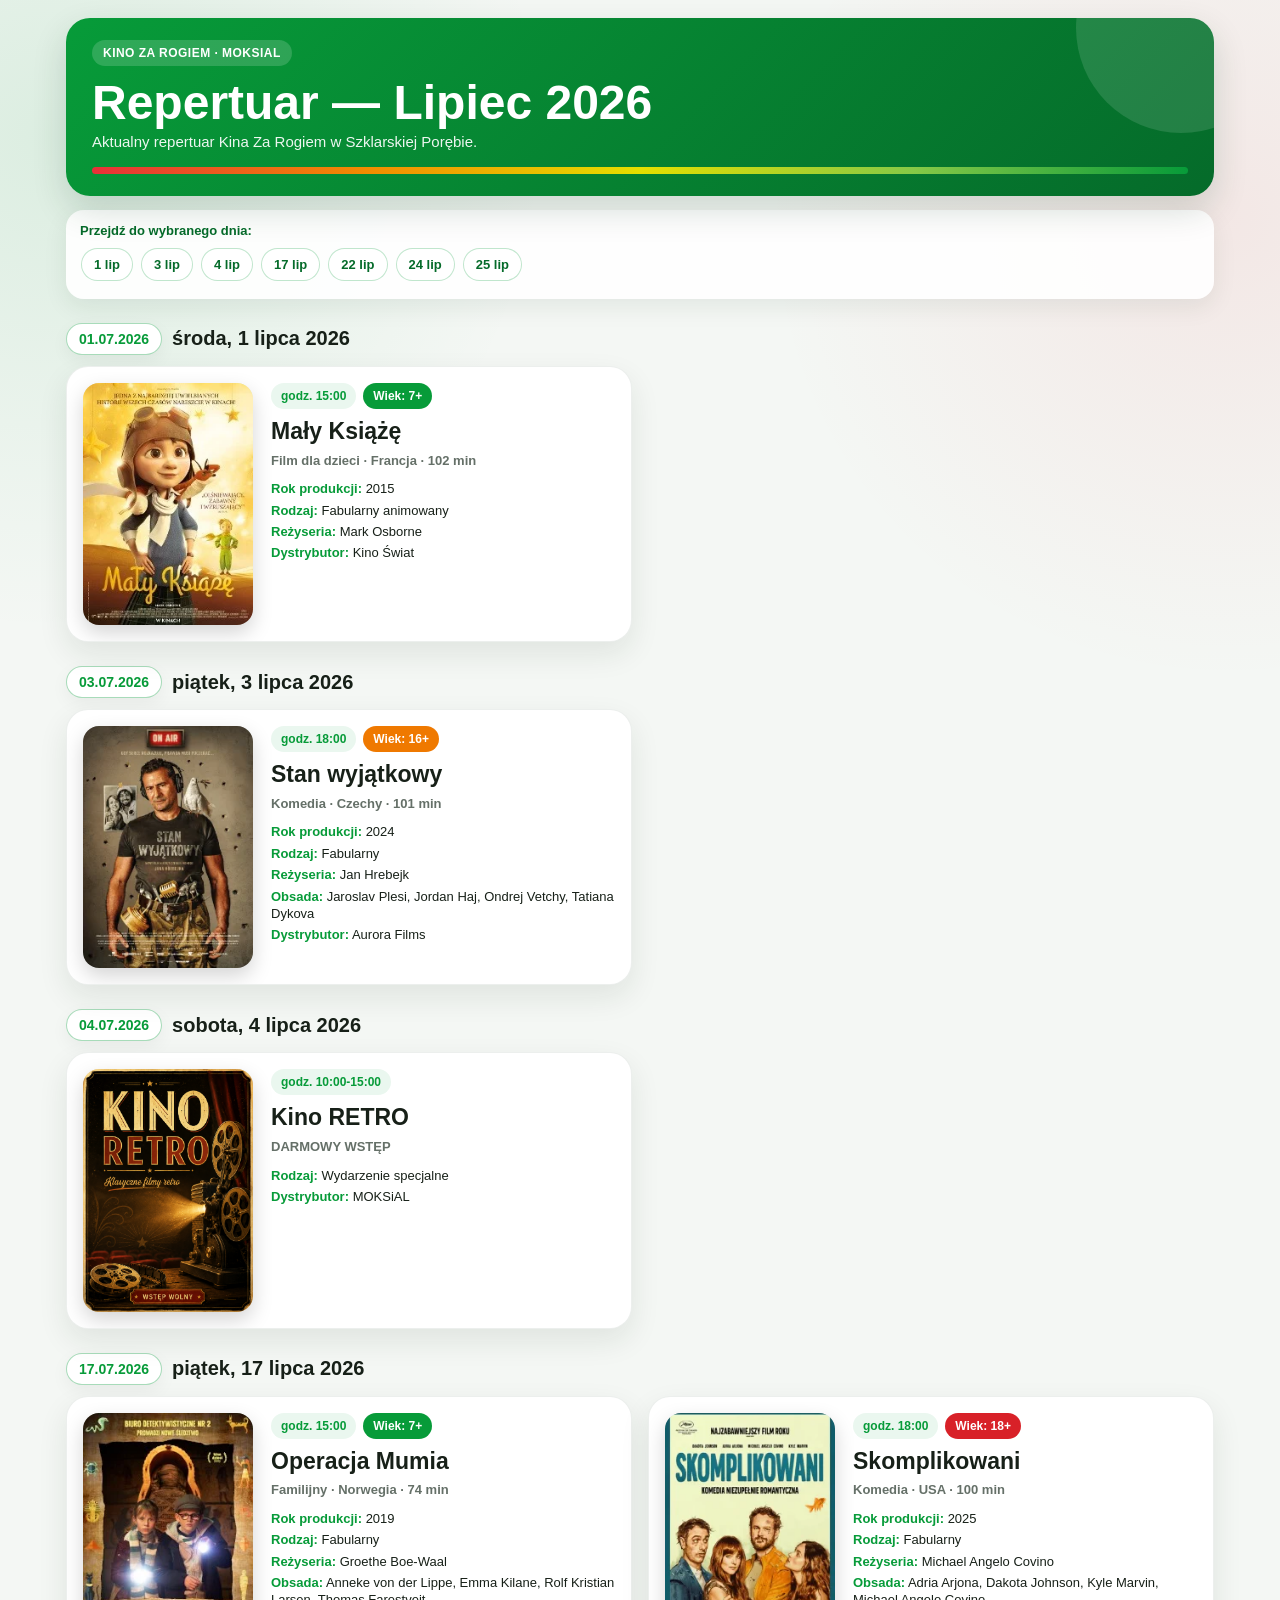
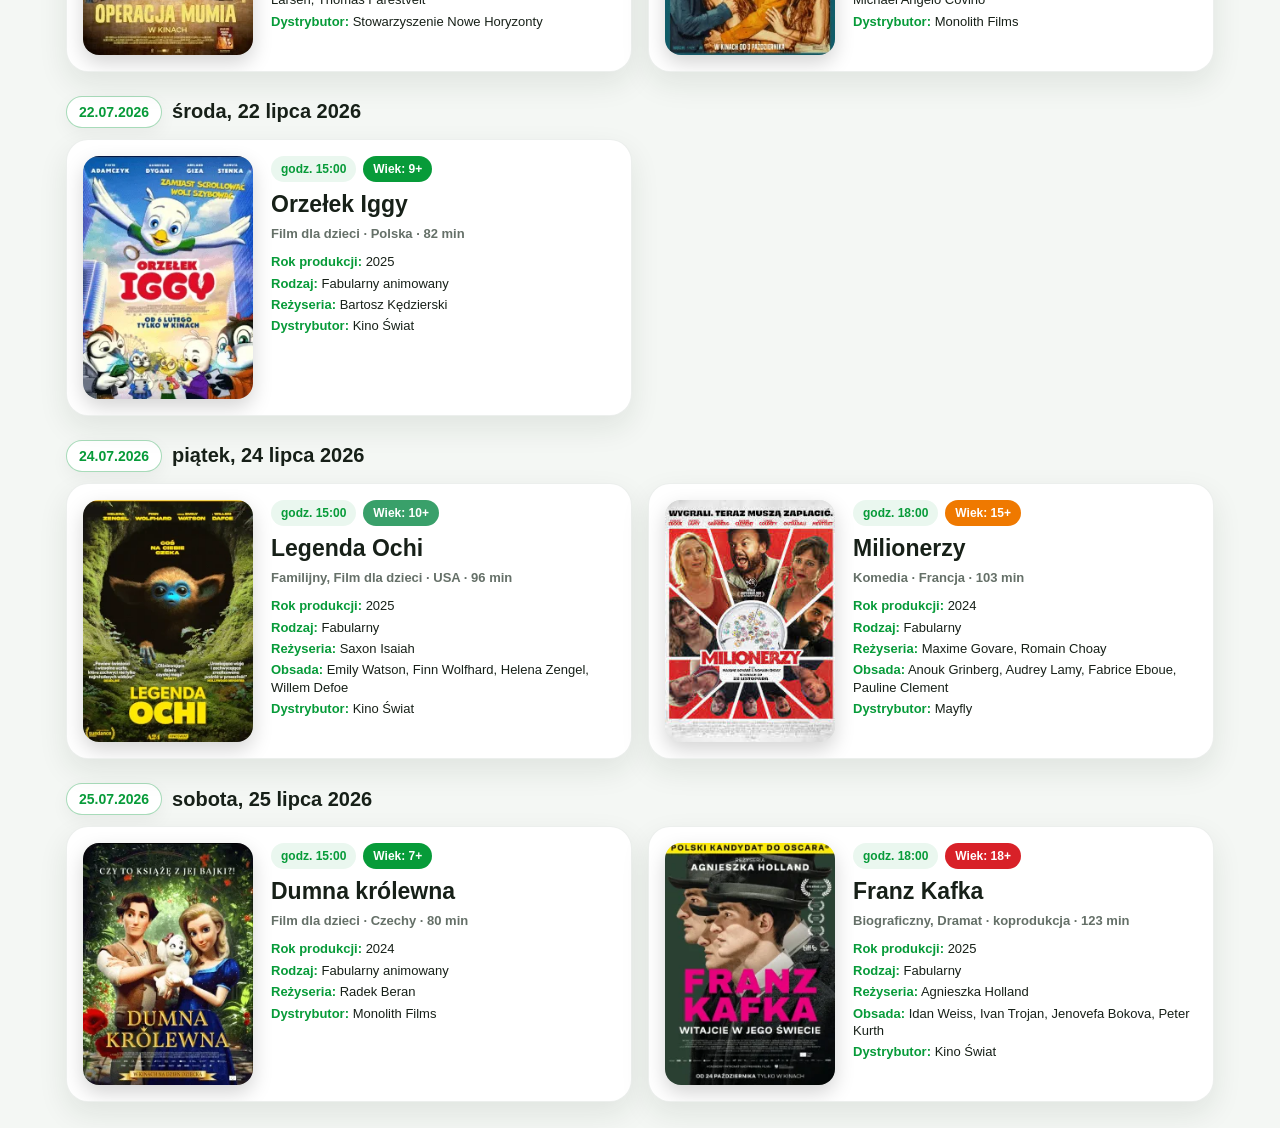
==== index.html @ c61bb9b7 "Przywróć pełny działający plik index repertuaru" ====
<!DOCTYPE html>
<html lang="pl">
<head>
<meta charset="UTF-8">
<meta name="viewport" content="width=device-width, initial-scale=1">
<title>Repertuar – Kino Za Rogiem</title>
<style>
:root{--green:#079b39;--green-dark:#056b2a;--green-soft:#eaf7ef;--red:#e73139;--orange:#f28c00;--blue:#1e88e5;--ink:#172018;--muted:#657068;--card:#fff;--bg:#f4f7f4}
*{box-sizing:border-box}
html{scroll-behavior:smooth}
html,body{margin:0;padding:0;height:auto;min-height:0}
body{font-family:Arial,Helvetica,sans-serif;color:var(--ink);background:radial-gradient(circle at 4% 5%,rgba(7,155,57,.10),transparent 31rem),radial-gradient(circle at 96% 8%,rgba(231,49,57,.08),transparent 29rem),var(--bg)}
.page{width:min(1180px,100%);margin:0 auto;padding:18px 16px 26px}
.hero{position:relative;overflow:hidden;padding:22px 26px;border-radius:24px;color:#fff;background:linear-gradient(135deg,var(--green),var(--green-dark));box-shadow:0 14px 34px rgba(12,54,28,.16)}
.hero::after{content:"";position:absolute;width:210px;height:210px;right:-72px;top:-95px;border-radius:50%;background:rgba(255,255,255,.12)}
.kicker{position:relative;z-index:1;display:inline-flex;padding:6px 11px;border-radius:999px;background:rgba(255,255,255,.16);font-size:12px;font-weight:800;letter-spacing:.04em;text-transform:uppercase}
.hero h1{position:relative;z-index:1;margin:12px 0 5px;font-size:clamp(28px,4.5vw,48px);line-height:1.04}
.hero p{position:relative;z-index:1;margin:0;font-size:15px;opacity:.93}
.color-strip{position:relative;z-index:1;height:7px;margin-top:17px;border-radius:999px;background:linear-gradient(90deg,var(--red),var(--orange),#e4df00,#86c947,var(--green))}
.date-nav-wrap{margin-top:14px;padding:13px 14px;border-radius:18px;background:rgba(255,255,255,.92);box-shadow:0 8px 24px rgba(18,48,27,.08)}
.date-nav-label{margin:0 0 9px;font-size:13px;font-weight:900;color:var(--green-dark)}
.date-nav{display:flex;gap:8px;overflow-x:auto;padding:1px 1px 5px;scrollbar-width:thin}
.date-nav button{flex:0 0 auto;border:1px solid rgba(7,155,57,.25);border-radius:999px;background:#fff;color:var(--green-dark);padding:8px 12px;font:inherit;font-size:13px;font-weight:900;cursor:pointer;transition:.18s ease}
.date-nav button:hover,.date-nav button:focus{background:var(--green);color:#fff;border-color:var(--green);outline:none;transform:translateY(-1px)}
#app{height:auto;min-height:0}
.day{margin-top:24px}
.day-title{display:flex;align-items:center;flex-wrap:wrap;gap:10px;margin:0 0 11px;font-size:20px}
.date-pill{display:inline-flex;padding:7px 12px;border:1px solid rgba(7,155,57,.35);border-radius:999px;color:var(--green);background:#fff;font-size:14px;font-weight:900;box-shadow:0 6px 18px rgba(0,0,0,.05)}
.day-name{font-weight:850}
.cards{display:grid;grid-template-columns:repeat(2,minmax(0,1fr));gap:16px;align-items:stretch}
.card{position:relative;display:grid;grid-template-columns:170px minmax(0,1fr);gap:18px;min-height:258px;padding:16px;border:1px solid rgba(20,55,30,.08);border-radius:22px;background:var(--card);box-shadow:0 12px 30px rgba(18,48,27,.09);overflow:hidden;transition:transform .18s ease,box-shadow .18s ease}
.card:hover{transform:translateY(-2px);box-shadow:0 17px 36px rgba(18,48,27,.13)}
.card.dkf{border-color:rgba(30,136,229,.38)}
.poster{min-height:238px;border-radius:16px;overflow:hidden;background:#e5ebe6;box-shadow:0 8px 20px rgba(0,0,0,.17)}
.poster img{display:block;width:100%;height:100%;object-fit:cover;transition:transform .25s ease}
.card:hover .poster img{transform:scale(1.025)}
.poster-missing{display:flex;align-items:center;justify-content:center;min-height:238px;height:100%;padding:15px;text-align:center;color:var(--muted);font-weight:800}
.content{min-width:0}
.badges{display:flex;flex-wrap:wrap;gap:7px;margin-bottom:10px}
.badge{display:inline-flex;align-items:center;padding:6px 10px;border-radius:999px;font-size:12px;font-weight:900;white-space:nowrap}
.time{background:var(--green-soft);color:var(--green)}
.dkf-badge{background:var(--blue);color:#fff}
.ticket{background:#263238;color:#fff}
.age{background:var(--orange);color:#fff}
.age-family{background:var(--green)}
.age-young{background:#39a06a}
.age-teen{background:#b58b00}
.age-older{background:#ef7900}
.age-adult{background:#d82128}
h3{margin:0 0 7px;font-size:23px;line-height:1.12}
.meta{margin-bottom:11px;color:var(--muted);font-size:13px;font-weight:750;line-height:1.35}
.info{display:grid;gap:4px;font-size:13px;line-height:1.34}
.info p{margin:0}.info strong{color:var(--green)}
.loading,.error{margin-top:24px;padding:20px;border-radius:18px;background:#fff;box-shadow:0 9px 24px rgba(0,0,0,.06);color:var(--muted);font-weight:750}
@media(max-width:900px){.cards{grid-template-columns:1fr}}
@media(max-width:620px){.page{padding:10px 9px 18px}.hero{padding:19px 17px;border-radius:19px}.card{grid-template-columns:118px minmax(0,1fr);gap:13px;min-height:198px;padding:12px;border-radius:18px}.poster,.poster-missing{min-height:175px}h3{font-size:19px}.meta,.info{font-size:12px}.badge{font-size:11px;padding:5px 8px}}
@media(max-width:420px){.card{grid-template-columns:1fr}.poster,.poster-missing{height:390px}}
</style>
</head>
<body>
<div class="page" id="repertoire-page">
<header class="hero"><div class="kicker">Kino Za Rogiem · MOKSiAL</div><h1 id="title">Repertuar</h1><p>Aktualny repertuar Kina Za Rogiem w Szklarskiej Porębie.</p><div class="color-strip" aria-hidden="true"></div></header>
<nav class="date-nav-wrap" aria-label="Szybkie przejście do daty"><p class="date-nav-label">Przejdź do wybranego dnia:</p><div class="date-nav" id="date-nav"></div></nav>
<main id="app"><div class="loading">Ładowanie repertuaru…</div></main>
</div>
<script>
const DATA_FILE="data/2026-07.json";
fetch(DATA_FILE).then(response=>{if(!response.ok)throw new Error("Nie udało się pobrać pliku repertuaru.");return response.json()}).then(data=>{document.getElementById("title").textContent=`Repertuar — ${data.month}`;renderMovies(data.movies||[]);requestAnimationFrame(reportHeight)}).catch(error=>{document.getElementById("app").innerHTML=`<div class="error">${escapeHtml(error.message)}</div>`;reportHeight()});
function renderMovies(movies){const app=document.getElementById("app");const nav=document.getElementById("date-nav");app.innerHTML="";nav.innerHTML="";const groups=movies.reduce((result,movie)=>{(result[movie.date]||=[]).push(movie);return result},{});Object.entries(groups).forEach(([date,dayMovies])=>{const section=document.createElement("section");section.className="day";section.id=`date-${date.replaceAll(".","-")}`;section.innerHTML=`<h2 class="day-title"><span class="date-pill">${escapeHtml(date)}</span><span class="day-name">${escapeHtml(dayName(date))}</span></h2><div class="cards"></div>`;const button=document.createElement("button");button.type="button";button.textContent=shortDate(date);button.setAttribute("aria-label",`Przejdź do ${dayName(date)}`);button.addEventListener("click",()=>section.scrollIntoView({behavior:"smooth",block:"center"}));nav.appendChild(button);const cards=section.querySelector(".cards");dayMovies.forEach(movie=>cards.appendChild(createCard(movie)));app.appendChild(section)})}
function createCard(movie){const card=document.createElement("article");card.className=`card${movie.dkf?" dkf":""}`;const ageBadge=movie.age&&movie.age!=="—"?`<span class="badge age ${ageClass(movie.age)}">Wiek: ${formatAge(movie.age)}</span>`:"";const meta=[movie.genre,movie.country&&movie.country!=="—"?movie.country:"",movie.duration!=="—"&&movie.duration!=null?`${movie.duration} min`:""].filter(Boolean).map(escapeHtml).join(" · ");card.innerHTML=`<div class="poster"><img src="posters/${encodeURIComponent(movie.poster)}" alt="${escapeHtml(movie.title)}" onerror="showMissingPoster(this)"></div><div class="content"><div class="badges"><span class="badge time">godz. ${escapeHtml(movie.time)}</span>${movie.dkf?'<span class="badge dkf-badge">DKF</span>':""}${movie.ticket?`<span class="badge ticket">Bilet: ${escapeHtml(movie.ticket)}</span>`:""}${ageBadge}</div><h3>${escapeHtml(movie.title)}</h3><div class="meta">${meta}</div><div class="info">${movie.year!=="—"?`<p><strong>Rok produkcji:</strong> ${escapeHtml(movie.year)}</p>`:""}${movie.type?`<p><strong>Rodzaj:</strong> ${escapeHtml(movie.type)}</p>`:""}${movie.director&&movie.director!=="—"?`<p><strong>Reżyseria:</strong> ${escapeHtml(movie.director)}</p>`:""}${movie.cast?`<p><strong>Obsada:</strong> ${escapeHtml(movie.cast)}</p>`:""}${movie.distributor?`<p><strong>Dystrybutor:</strong> ${escapeHtml(movie.distributor)}</p>`:""}</div></div>`;return card}
function shortDate(dateStr){const[day,month]=dateStr.split(".");const months=["","sty","lut","mar","kwi","maj","cze","lip","sie","wrz","paź","lis","gru"];return`${Number(day)} ${months[Number(month)]}`}
function dayName(dateStr){const[day,month,year]=dateStr.split(".").map(Number);return new Date(year,month-1,day).toLocaleDateString("pl-PL",{weekday:"long",day:"numeric",month:"long",year:"numeric"})}
function formatAge(age){const value=String(age);return value.includes("+")?value:`${value}+`}
function ageClass(age){const value=String(age).replace("+","");if(["7","8","9"].includes(value))return"age-family";if(value==="10")return"age-young";if(value==="13")return"age-teen";if(["15","16"].includes(value))return"age-older";if(value==="18")return"age-adult";return""}
function escapeHtml(value){return String(value??"").replaceAll("&","&amp;").replaceAll("<","&lt;").replaceAll(">","&gt;").replaceAll('"',"&quot;").replaceAll("'","&#039;")}
function showMissingPoster(img){img.parentElement.innerHTML='<div class="poster-missing">Brak plakatu</div>';reportHeight()}
function reportHeight(){const height=Math.ceil(document.documentElement.scrollHeight);window.parent.postMessage({type:"repertuar-height",height},"*");try{if(window.frameElement)window.frameElement.style.height=`${height}px`}catch(error){}}
new ResizeObserver(reportHeight).observe(document.getElementById("repertoire-page"));window.addEventListener("load",reportHeight);window.addEventListener("resize",reportHeight);
</script>
</body>
</html>
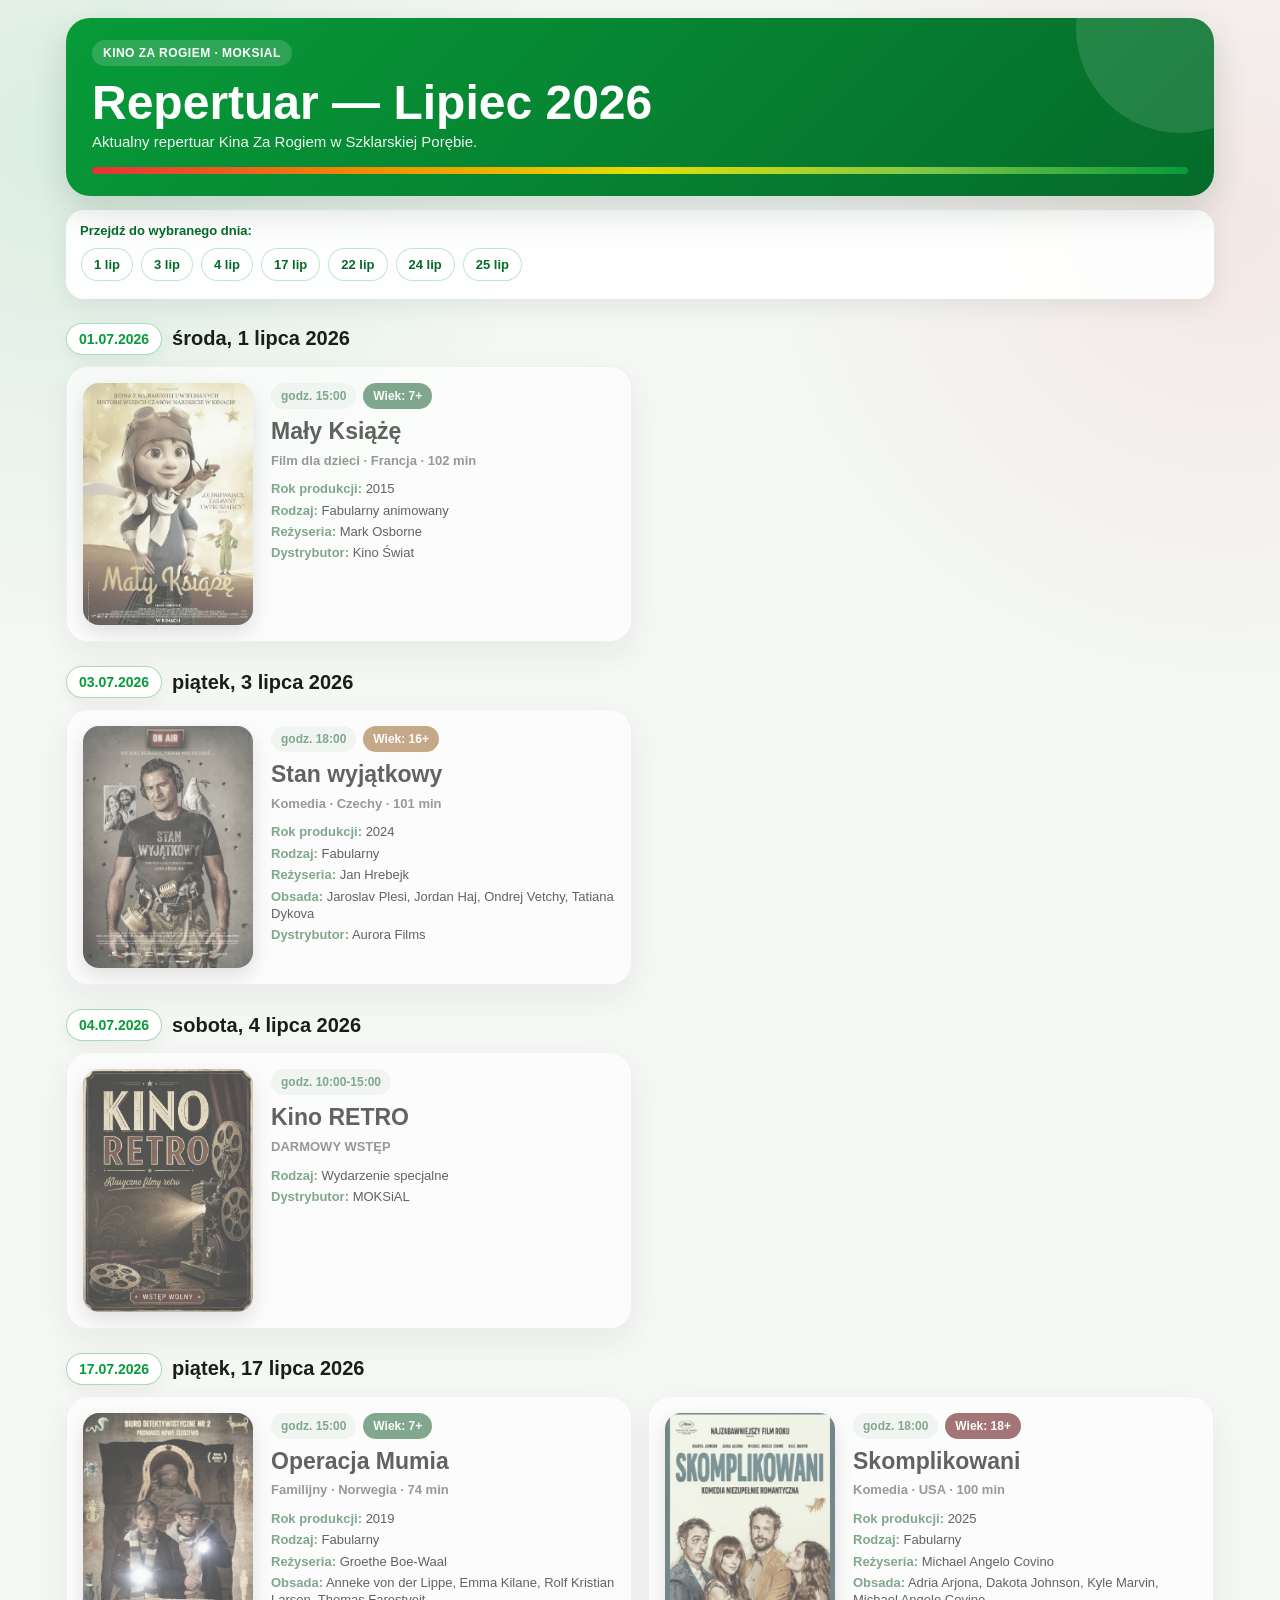
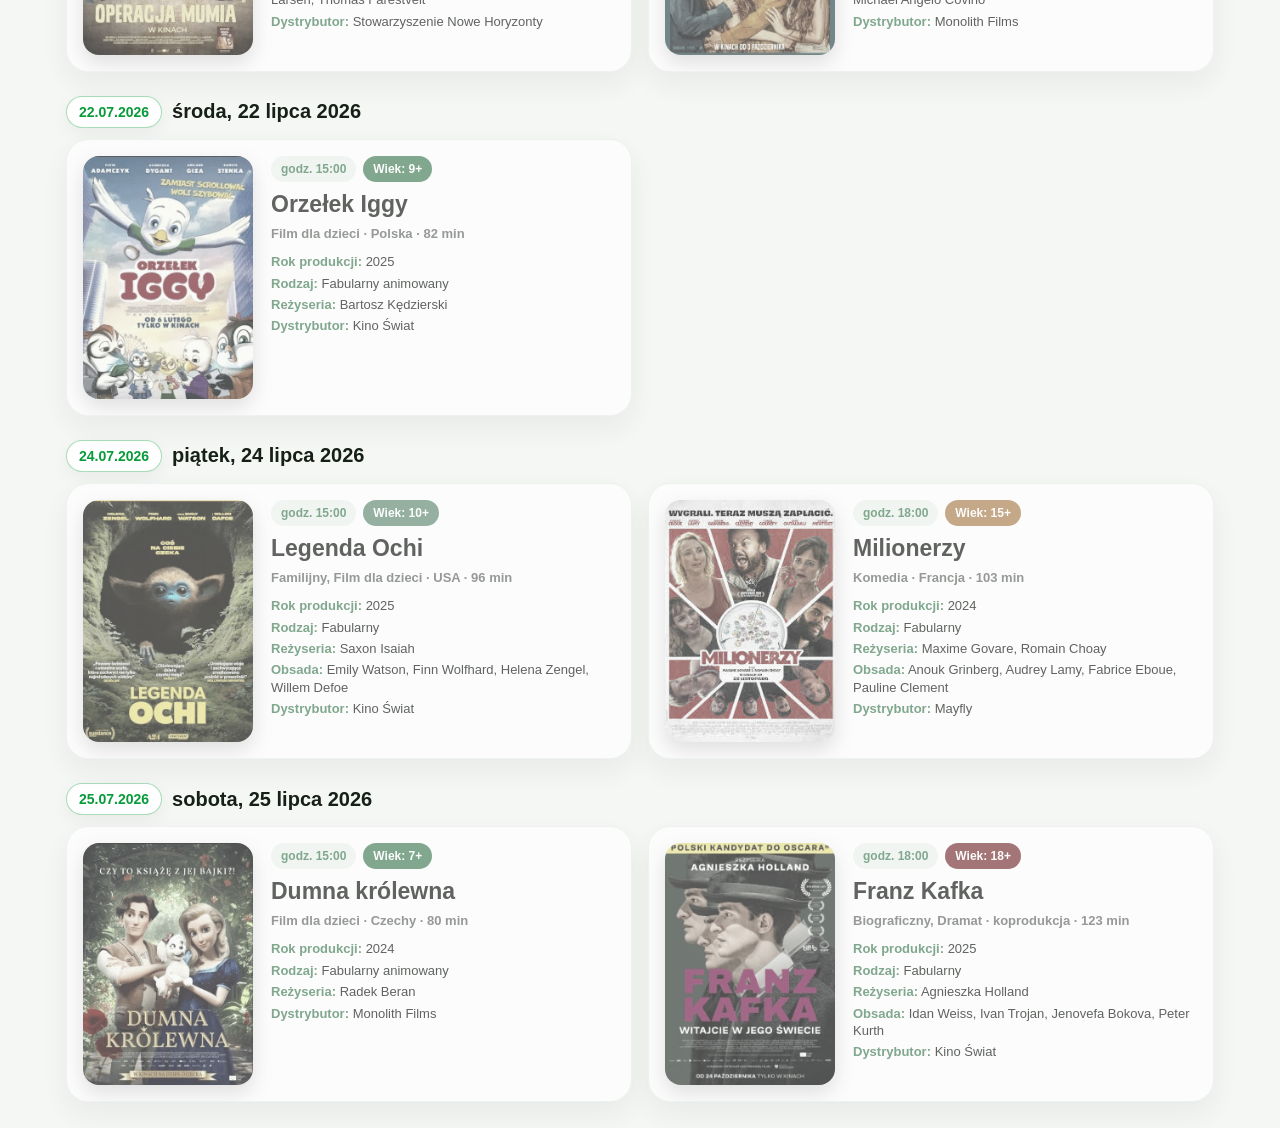
==== commit 0f69ae6e: "Lekko wyszarz zakończone seanse" ====
--- a/index.html
+++ b/index.html
@@ -28,9 +28,11 @@
 .date-pill{display:inline-flex;padding:7px 12px;border:1px solid rgba(7,155,57,.35);border-radius:999px;color:var(--green);background:#fff;font-size:14px;font-weight:900;box-shadow:0 6px 18px rgba(0,0,0,.05)}
 .day-name{font-weight:850}
 .cards{display:grid;grid-template-columns:repeat(2,minmax(0,1fr));gap:16px;align-items:stretch}
-.card{position:relative;display:grid;grid-template-columns:170px minmax(0,1fr);gap:18px;min-height:258px;padding:16px;border:1px solid rgba(20,55,30,.08);border-radius:22px;background:var(--card);box-shadow:0 12px 30px rgba(18,48,27,.09);overflow:hidden;transition:transform .18s ease,box-shadow .18s ease}
+.card{position:relative;display:grid;grid-template-columns:170px minmax(0,1fr);gap:18px;min-height:258px;padding:16px;border:1px solid rgba(20,55,30,.08);border-radius:22px;background:var(--card);box-shadow:0 12px 30px rgba(18,48,27,.09);overflow:hidden;transition:transform .18s ease,box-shadow .18s ease,filter .18s ease,opacity .18s ease}
 .card:hover{transform:translateY(-2px);box-shadow:0 17px 36px rgba(18,48,27,.13)}
 .card.dkf{border-color:rgba(30,136,229,.38)}
+.card.past{filter:saturate(.38);opacity:.68}
+.card.past:hover{filter:saturate(.48);opacity:.78}
 .poster{min-height:238px;border-radius:16px;overflow:hidden;background:#e5ebe6;box-shadow:0 8px 20px rgba(0,0,0,.17)}
 .poster img{display:block;width:100%;height:100%;object-fit:cover;transition:transform .25s ease}
 .card:hover .poster img{transform:scale(1.025)}
@@ -67,7 +69,8 @@
 const DATA_FILE="data/2026-07.json";
 fetch(DATA_FILE).then(response=>{if(!response.ok)throw new Error("Nie udało się pobrać pliku repertuaru.");return response.json()}).then(data=>{document.getElementById("title").textContent=`Repertuar — ${data.month}`;renderMovies(data.movies||[]);requestAnimationFrame(reportHeight)}).catch(error=>{document.getElementById("app").innerHTML=`<div class="error">${escapeHtml(error.message)}</div>`;reportHeight()});
 function renderMovies(movies){const app=document.getElementById("app");const nav=document.getElementById("date-nav");app.innerHTML="";nav.innerHTML="";const groups=movies.reduce((result,movie)=>{(result[movie.date]||=[]).push(movie);return result},{});Object.entries(groups).forEach(([date,dayMovies])=>{const section=document.createElement("section");section.className="day";section.id=`date-${date.replaceAll(".","-")}`;section.innerHTML=`<h2 class="day-title"><span class="date-pill">${escapeHtml(date)}</span><span class="day-name">${escapeHtml(dayName(date))}</span></h2><div class="cards"></div>`;const button=document.createElement("button");button.type="button";button.textContent=shortDate(date);button.setAttribute("aria-label",`Przejdź do ${dayName(date)}`);button.addEventListener("click",()=>section.scrollIntoView({behavior:"smooth",block:"center"}));nav.appendChild(button);const cards=section.querySelector(".cards");dayMovies.forEach(movie=>cards.appendChild(createCard(movie)));app.appendChild(section)})}
-function createCard(movie){const card=document.createElement("article");card.className=`card${movie.dkf?" dkf":""}`;const ageBadge=movie.age&&movie.age!=="—"?`<span class="badge age ${ageClass(movie.age)}">Wiek: ${formatAge(movie.age)}</span>`:"";const meta=[movie.genre,movie.country&&movie.country!=="—"?movie.country:"",movie.duration!=="—"&&movie.duration!=null?`${movie.duration} min`:""].filter(Boolean).map(escapeHtml).join(" · ");card.innerHTML=`<div class="poster"><img src="posters/${encodeURIComponent(movie.poster)}" alt="${escapeHtml(movie.title)}" onerror="showMissingPoster(this)"></div><div class="content"><div class="badges"><span class="badge time">godz. ${escapeHtml(movie.time)}</span>${movie.dkf?'<span class="badge dkf-badge">DKF</span>':""}${movie.ticket?`<span class="badge ticket">Bilet: ${escapeHtml(movie.ticket)}</span>`:""}${ageBadge}</div><h3>${escapeHtml(movie.title)}</h3><div class="meta">${meta}</div><div class="info">${movie.year!=="—"?`<p><strong>Rok produkcji:</strong> ${escapeHtml(movie.year)}</p>`:""}${movie.type?`<p><strong>Rodzaj:</strong> ${escapeHtml(movie.type)}</p>`:""}${movie.director&&movie.director!=="—"?`<p><strong>Reżyseria:</strong> ${escapeHtml(movie.director)}</p>`:""}${movie.cast?`<p><strong>Obsada:</strong> ${escapeHtml(movie.cast)}</p>`:""}${movie.distributor?`<p><strong>Dystrybutor:</strong> ${escapeHtml(movie.distributor)}</p>`:""}</div></div>`;return card}
+function createCard(movie){const card=document.createElement("article");card.className=`card${movie.dkf?" dkf":""}${isPast(movie)?" past":""}`;const ageBadge=movie.age&&movie.age!=="—"?`<span class="badge age ${ageClass(movie.age)}">Wiek: ${formatAge(movie.age)}</span>`:"";const meta=[movie.genre,movie.country&&movie.country!=="—"?movie.country:"",movie.duration!=="—"&&movie.duration!=null?`${movie.duration} min`:""].filter(Boolean).map(escapeHtml).join(" · ");card.innerHTML=`<div class="poster"><img src="posters/${encodeURIComponent(movie.poster)}" alt="${escapeHtml(movie.title)}" onerror="showMissingPoster(this)"></div><div class="content"><div class="badges"><span class="badge time">godz. ${escapeHtml(movie.time)}</span>${movie.dkf?'<span class="badge dkf-badge">DKF</span>':""}${movie.ticket?`<span class="badge ticket">Bilet: ${escapeHtml(movie.ticket)}</span>`:""}${ageBadge}</div><h3>${escapeHtml(movie.title)}</h3><div class="meta">${meta}</div><div class="info">${movie.year!=="—"?`<p><strong>Rok produkcji:</strong> ${escapeHtml(movie.year)}</p>`:""}${movie.type?`<p><strong>Rodzaj:</strong> ${escapeHtml(movie.type)}</p>`:""}${movie.director&&movie.director!=="—"?`<p><strong>Reżyseria:</strong> ${escapeHtml(movie.director)}</p>`:""}${movie.cast?`<p><strong>Obsada:</strong> ${escapeHtml(movie.cast)}</p>`:""}${movie.distributor?`<p><strong>Dystrybutor:</strong> ${escapeHtml(movie.distributor)}</p>`:""}</div></div>`;return card}
+function isPast(movie){const parts=new Intl.DateTimeFormat("en-CA",{timeZone:"Europe/Warsaw",year:"numeric",month:"2-digit",day:"2-digit",hour:"2-digit",minute:"2-digit",hourCycle:"h23"}).formatToParts(new Date()).reduce((result,part)=>{result[part.type]=part.value;return result},{});const nowValue=Number(`${parts.year}${parts.month}${parts.day}${parts.hour}${parts.minute}`);const[day,month,year]=String(movie.date).split(".");const timeMatch=String(movie.time||"23:59").match(/(\d{1,2})[:.](\d{2})/);const hour=String(timeMatch?timeMatch[1]:23).padStart(2,"0");const minute=String(timeMatch?timeMatch[2]:59).padStart(2,"0");const movieValue=Number(`${year}${month}${day}${hour}${minute}`);return movieValue<nowValue}
 function shortDate(dateStr){const[day,month]=dateStr.split(".");const months=["","sty","lut","mar","kwi","maj","cze","lip","sie","wrz","paź","lis","gru"];return`${Number(day)} ${months[Number(month)]}`}
 function dayName(dateStr){const[day,month,year]=dateStr.split(".").map(Number);return new Date(year,month-1,day).toLocaleDateString("pl-PL",{weekday:"long",day:"numeric",month:"long",year:"numeric"})}
 function formatAge(age){const value=String(age);return value.includes("+")?value:`${value}+`}
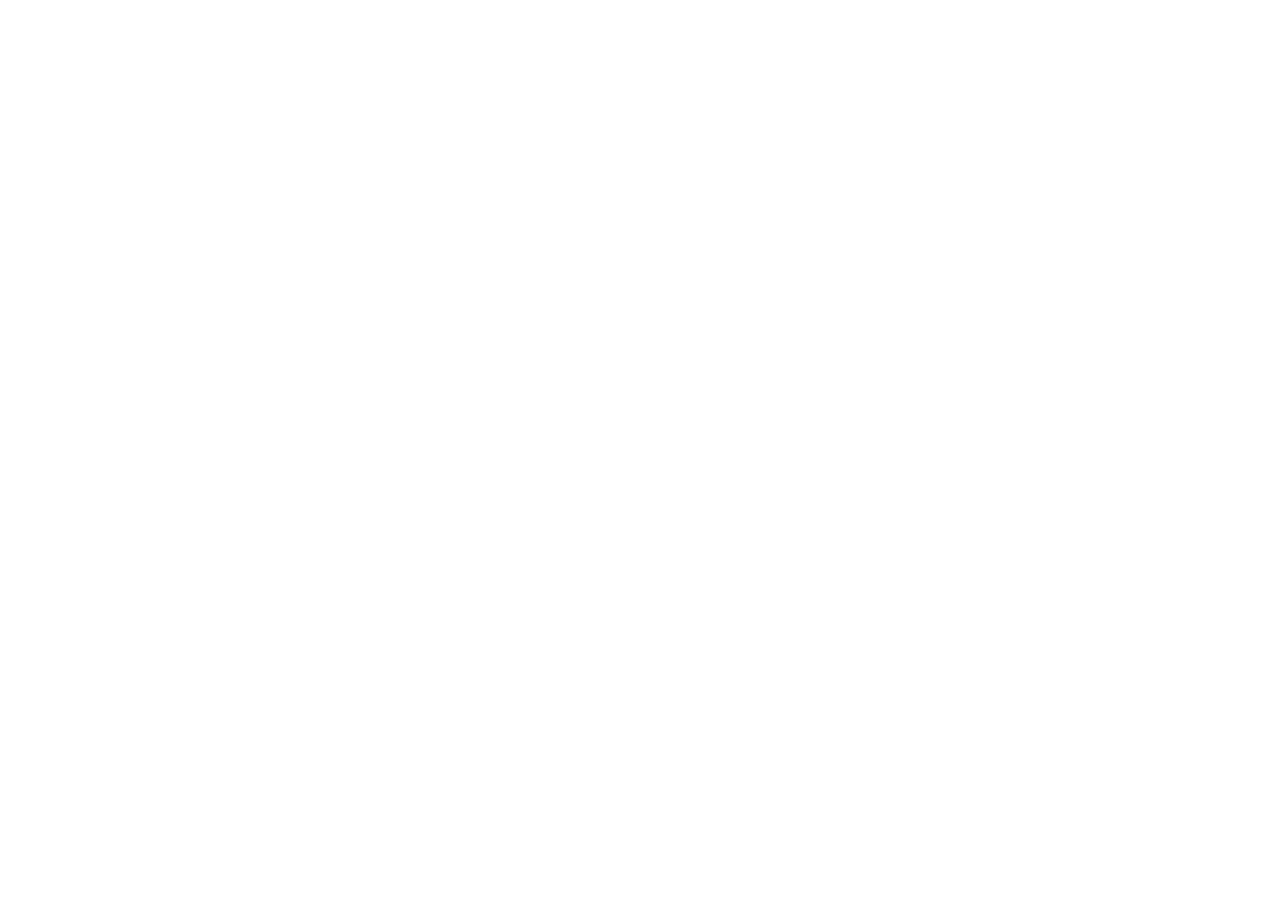
==== commit e9abbb68: "Przenieś minione seanse pod oddzielający separator" ====
--- a/index.html
+++ b/index.html
@@ -6,79 +6,4 @@
 <title>Repertuar – Kino Za Rogiem</title>
 <style>
 :root{--green:#079b39;--green-dark:#056b2a;--green-soft:#eaf7ef;--red:#e73139;--orange:#f28c00;--blue:#1e88e5;--ink:#172018;--muted:#657068;--card:#fff;--bg:#f4f7f4}
-*{box-sizing:border-box}
-html{scroll-behavior:smooth}
-html,body{margin:0;padding:0;height:auto;min-height:0}
-body{font-family:Arial,Helvetica,sans-serif;color:var(--ink);background:radial-gradient(circle at 4% 5%,rgba(7,155,57,.10),transparent 31rem),radial-gradient(circle at 96% 8%,rgba(231,49,57,.08),transparent 29rem),var(--bg)}
-.page{width:min(1180px,100%);margin:0 auto;padding:18px 16px 26px}
-.hero{position:relative;overflow:hidden;padding:22px 26px;border-radius:24px;color:#fff;background:linear-gradient(135deg,var(--green),var(--green-dark));box-shadow:0 14px 34px rgba(12,54,28,.16)}
-.hero::after{content:"";position:absolute;width:210px;height:210px;right:-72px;top:-95px;border-radius:50%;background:rgba(255,255,255,.12)}
-.kicker{position:relative;z-index:1;display:inline-flex;padding:6px 11px;border-radius:999px;background:rgba(255,255,255,.16);font-size:12px;font-weight:800;letter-spacing:.04em;text-transform:uppercase}
-.hero h1{position:relative;z-index:1;margin:12px 0 5px;font-size:clamp(28px,4.5vw,48px);line-height:1.04}
-.hero p{position:relative;z-index:1;margin:0;font-size:15px;opacity:.93}
-.color-strip{position:relative;z-index:1;height:7px;margin-top:17px;border-radius:999px;background:linear-gradient(90deg,var(--red),var(--orange),#e4df00,#86c947,var(--green))}
-.date-nav-wrap{margin-top:14px;padding:13px 14px;border-radius:18px;background:rgba(255,255,255,.92);box-shadow:0 8px 24px rgba(18,48,27,.08)}
-.date-nav-label{margin:0 0 9px;font-size:13px;font-weight:900;color:var(--green-dark)}
-.date-nav{display:flex;gap:8px;overflow-x:auto;padding:1px 1px 5px;scrollbar-width:thin}
-.date-nav button{flex:0 0 auto;border:1px solid rgba(7,155,57,.25);border-radius:999px;background:#fff;color:var(--green-dark);padding:8px 12px;font:inherit;font-size:13px;font-weight:900;cursor:pointer;transition:.18s ease}
-.date-nav button:hover,.date-nav button:focus{background:var(--green);color:#fff;border-color:var(--green);outline:none;transform:translateY(-1px)}
-#app{height:auto;min-height:0}
-.day{margin-top:24px}
-.day-title{display:flex;align-items:center;flex-wrap:wrap;gap:10px;margin:0 0 11px;font-size:20px}
-.date-pill{display:inline-flex;padding:7px 12px;border:1px solid rgba(7,155,57,.35);border-radius:999px;color:var(--green);background:#fff;font-size:14px;font-weight:900;box-shadow:0 6px 18px rgba(0,0,0,.05)}
-.day-name{font-weight:850}
-.cards{display:grid;grid-template-columns:repeat(2,minmax(0,1fr));gap:16px;align-items:stretch}
-.card{position:relative;display:grid;grid-template-columns:170px minmax(0,1fr);gap:18px;min-height:258px;padding:16px;border:1px solid rgba(20,55,30,.08);border-radius:22px;background:var(--card);box-shadow:0 12px 30px rgba(18,48,27,.09);overflow:hidden;transition:transform .18s ease,box-shadow .18s ease,filter .18s ease,opacity .18s ease}
-.card:hover{transform:translateY(-2px);box-shadow:0 17px 36px rgba(18,48,27,.13)}
-.card.dkf{border-color:rgba(30,136,229,.38)}
-.card.past{filter:saturate(.38);opacity:.68}
-.card.past:hover{filter:saturate(.48);opacity:.78}
-.poster{min-height:238px;border-radius:16px;overflow:hidden;background:#e5ebe6;box-shadow:0 8px 20px rgba(0,0,0,.17)}
-.poster img{display:block;width:100%;height:100%;object-fit:cover;transition:transform .25s ease}
-.card:hover .poster img{transform:scale(1.025)}
-.poster-missing{display:flex;align-items:center;justify-content:center;min-height:238px;height:100%;padding:15px;text-align:center;color:var(--muted);font-weight:800}
-.content{min-width:0}
-.badges{display:flex;flex-wrap:wrap;gap:7px;margin-bottom:10px}
-.badge{display:inline-flex;align-items:center;padding:6px 10px;border-radius:999px;font-size:12px;font-weight:900;white-space:nowrap}
-.time{background:var(--green-soft);color:var(--green)}
-.dkf-badge{background:var(--blue);color:#fff}
-.ticket{background:#263238;color:#fff}
-.age{background:var(--orange);color:#fff}
-.age-family{background:var(--green)}
-.age-young{background:#39a06a}
-.age-teen{background:#b58b00}
-.age-older{background:#ef7900}
-.age-adult{background:#d82128}
-h3{margin:0 0 7px;font-size:23px;line-height:1.12}
-.meta{margin-bottom:11px;color:var(--muted);font-size:13px;font-weight:750;line-height:1.35}
-.info{display:grid;gap:4px;font-size:13px;line-height:1.34}
-.info p{margin:0}.info strong{color:var(--green)}
-.loading,.error{margin-top:24px;padding:20px;border-radius:18px;background:#fff;box-shadow:0 9px 24px rgba(0,0,0,.06);color:var(--muted);font-weight:750}
-@media(max-width:900px){.cards{grid-template-columns:1fr}}
-@media(max-width:620px){.page{padding:10px 9px 18px}.hero{padding:19px 17px;border-radius:19px}.card{grid-template-columns:118px minmax(0,1fr);gap:13px;min-height:198px;padding:12px;border-radius:18px}.poster,.poster-missing{min-height:175px}h3{font-size:19px}.meta,.info{font-size:12px}.badge{font-size:11px;padding:5px 8px}}
-@media(max-width:420px){.card{grid-template-columns:1fr}.poster,.poster-missing{height:390px}}
-</style>
-</head>
-<body>
-<div class="page" id="repertoire-page">
-<header class="hero"><div class="kicker">Kino Za Rogiem · MOKSiAL</div><h1 id="title">Repertuar</h1><p>Aktualny repertuar Kina Za Rogiem w Szklarskiej Porębie.</p><div class="color-strip" aria-hidden="true"></div></header>
-<nav class="date-nav-wrap" aria-label="Szybkie przejście do daty"><p class="date-nav-label">Przejdź do wybranego dnia:</p><div class="date-nav" id="date-nav"></div></nav>
-<main id="app"><div class="loading">Ładowanie repertuaru…</div></main>
-</div>
-<script>
-const DATA_FILE="data/2026-07.json";
-fetch(DATA_FILE).then(response=>{if(!response.ok)throw new Error("Nie udało się pobrać pliku repertuaru.");return response.json()}).then(data=>{document.getElementById("title").textContent=`Repertuar — ${data.month}`;renderMovies(data.movies||[]);requestAnimationFrame(reportHeight)}).catch(error=>{document.getElementById("app").innerHTML=`<div class="error">${escapeHtml(error.message)}</div>`;reportHeight()});
-function renderMovies(movies){const app=document.getElementById("app");const nav=document.getElementById("date-nav");app.innerHTML="";nav.innerHTML="";const groups=movies.reduce((result,movie)=>{(result[movie.date]||=[]).push(movie);return result},{});Object.entries(groups).forEach(([date,dayMovies])=>{const section=document.createElement("section");section.className="day";section.id=`date-${date.replaceAll(".","-")}`;section.innerHTML=`<h2 class="day-title"><span class="date-pill">${escapeHtml(date)}</span><span class="day-name">${escapeHtml(dayName(date))}</span></h2><div class="cards"></div>`;const button=document.createElement("button");button.type="button";button.textContent=shortDate(date);button.setAttribute("aria-label",`Przejdź do ${dayName(date)}`);button.addEventListener("click",()=>section.scrollIntoView({behavior:"smooth",block:"center"}));nav.appendChild(button);const cards=section.querySelector(".cards");dayMovies.forEach(movie=>cards.appendChild(createCard(movie)));app.appendChild(section)})}
-function createCard(movie){const card=document.createElement("article");card.className=`card${movie.dkf?" dkf":""}${isPast(movie)?" past":""}`;const ageBadge=movie.age&&movie.age!=="—"?`<span class="badge age ${ageClass(movie.age)}">Wiek: ${formatAge(movie.age)}</span>`:"";const meta=[movie.genre,movie.country&&movie.country!=="—"?movie.country:"",movie.duration!=="—"&&movie.duration!=null?`${movie.duration} min`:""].filter(Boolean).map(escapeHtml).join(" · ");card.innerHTML=`<div class="poster"><img src="posters/${encodeURIComponent(movie.poster)}" alt="${escapeHtml(movie.title)}" onerror="showMissingPoster(this)"></div><div class="content"><div class="badges"><span class="badge time">godz. ${escapeHtml(movie.time)}</span>${movie.dkf?'<span class="badge dkf-badge">DKF</span>':""}${movie.ticket?`<span class="badge ticket">Bilet: ${escapeHtml(movie.ticket)}</span>`:""}${ageBadge}</div><h3>${escapeHtml(movie.title)}</h3><div class="meta">${meta}</div><div class="info">${movie.year!=="—"?`<p><strong>Rok produkcji:</strong> ${escapeHtml(movie.year)}</p>`:""}${movie.type?`<p><strong>Rodzaj:</strong> ${escapeHtml(movie.type)}</p>`:""}${movie.director&&movie.director!=="—"?`<p><strong>Reżyseria:</strong> ${escapeHtml(movie.director)}</p>`:""}${movie.cast?`<p><strong>Obsada:</strong> ${escapeHtml(movie.cast)}</p>`:""}${movie.distributor?`<p><strong>Dystrybutor:</strong> ${escapeHtml(movie.distributor)}</p>`:""}</div></div>`;return card}
-function isPast(movie){const parts=new Intl.DateTimeFormat("en-CA",{timeZone:"Europe/Warsaw",year:"numeric",month:"2-digit",day:"2-digit",hour:"2-digit",minute:"2-digit",hourCycle:"h23"}).formatToParts(new Date()).reduce((result,part)=>{result[part.type]=part.value;return result},{});const nowValue=Number(`${parts.year}${parts.month}${parts.day}${parts.hour}${parts.minute}`);const[day,month,year]=String(movie.date).split(".");const timeMatch=String(movie.time||"23:59").match(/(\d{1,2})[:.](\d{2})/);const hour=String(timeMatch?timeMatch[1]:23).padStart(2,"0");const minute=String(timeMatch?timeMatch[2]:59).padStart(2,"0");const movieValue=Number(`${year}${month}${day}${hour}${minute}`);return movieValue<nowValue}
-function shortDate(dateStr){const[day,month]=dateStr.split(".");const months=["","sty","lut","mar","kwi","maj","cze","lip","sie","wrz","paź","lis","gru"];return`${Number(day)} ${months[Number(month)]}`}
-function dayName(dateStr){const[day,month,year]=dateStr.split(".").map(Number);return new Date(year,month-1,day).toLocaleDateString("pl-PL",{weekday:"long",day:"numeric",month:"long",year:"numeric"})}
-function formatAge(age){const value=String(age);return value.includes("+")?value:`${value}+`}
-function ageClass(age){const value=String(age).replace("+","");if(["7","8","9"].includes(value))return"age-family";if(value==="10")return"age-young";if(value==="13")return"age-teen";if(["15","16"].includes(value))return"age-older";if(value==="18")return"age-adult";return""}
-function escapeHtml(value){return String(value??"").replaceAll("&","&amp;").replaceAll("<","&lt;").replaceAll(">","&gt;").replaceAll('"',"&quot;").replaceAll("'","&#039;")}
-function showMissingPoster(img){img.parentElement.innerHTML='<div class="poster-missing">Brak plakatu</div>';reportHeight()}
-function reportHeight(){const height=Math.ceil(document.documentElement.scrollHeight);window.parent.postMessage({type:"repertuar-height",height},"*");try{if(window.frameElement)window.frameElement.style.height=`${height}px`}catch(error){}}
-new ResizeObserver(reportHeight).observe(document.getElementById("repertoire-page"));window.addEventListener("load",reportHeight);window.addEventListener("resize",reportHeight);
-</script>
-</body>
-</html>+*{box-sizing:border-box
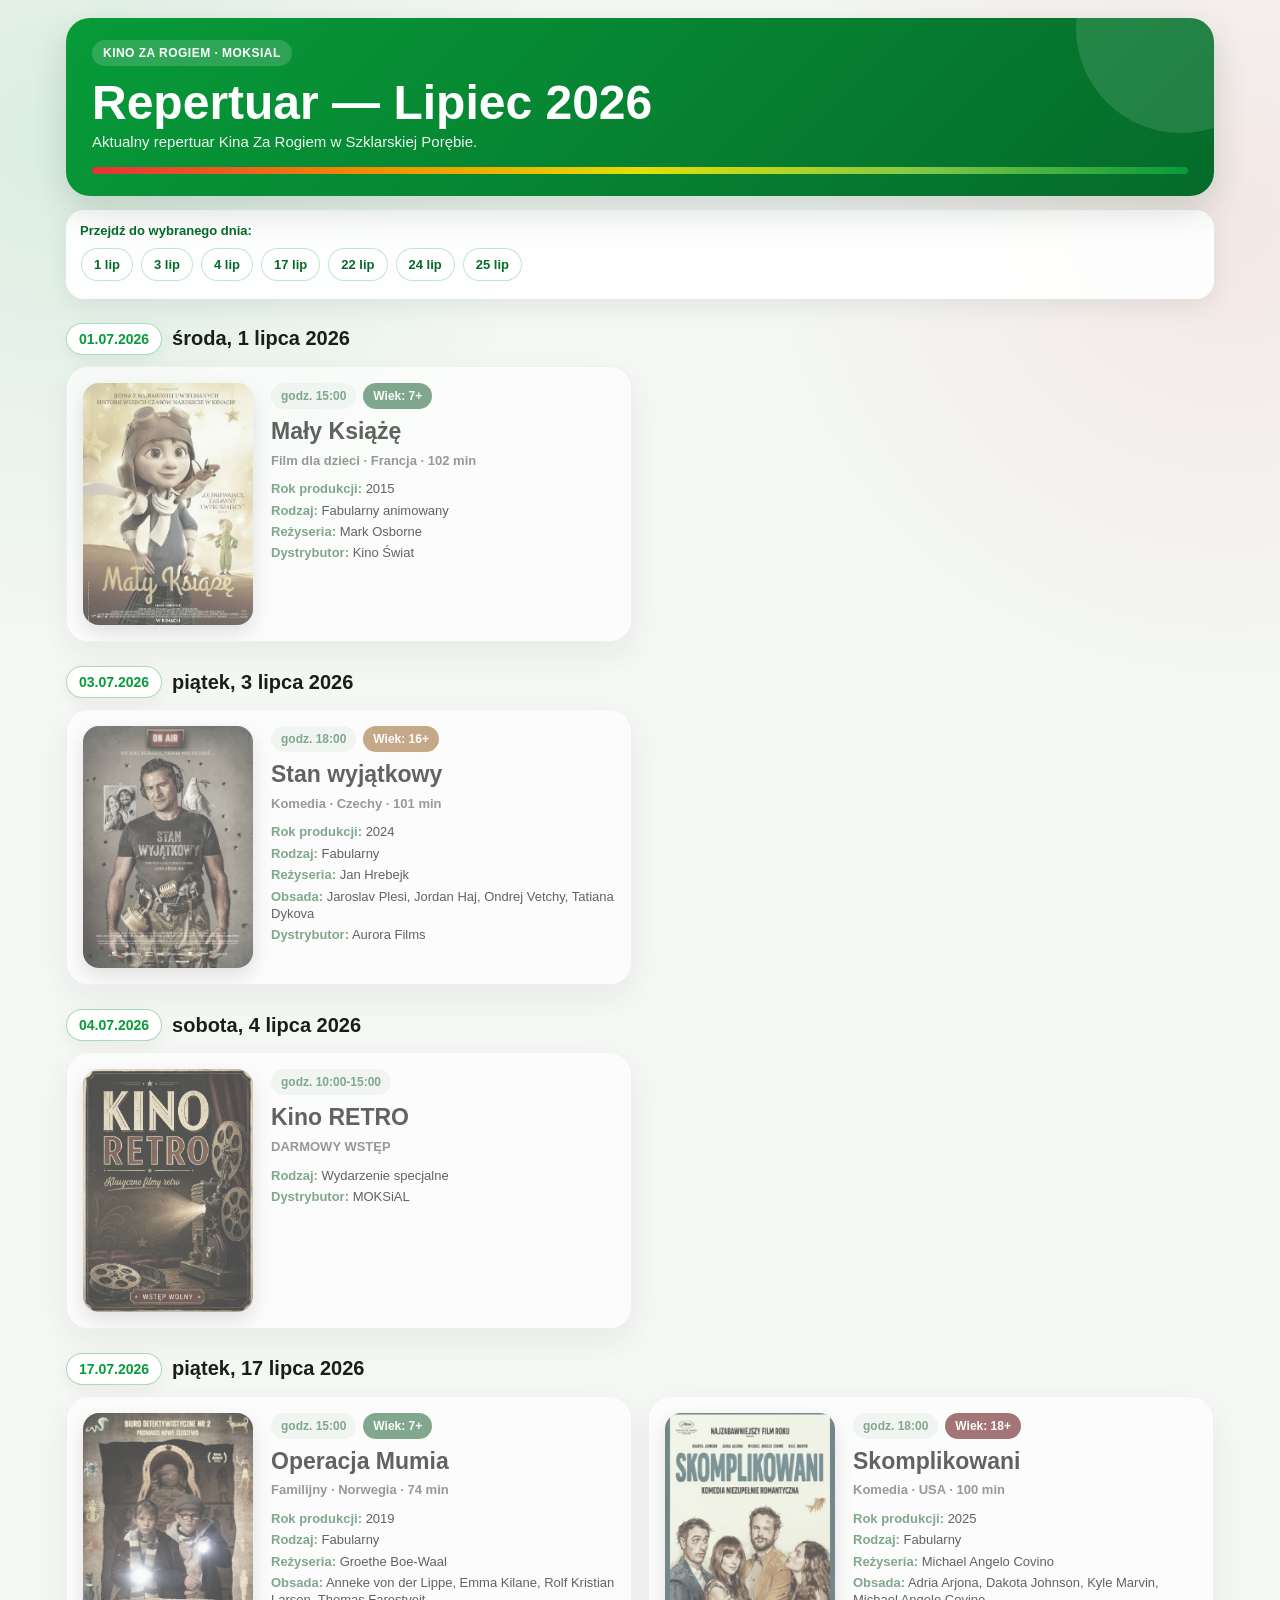
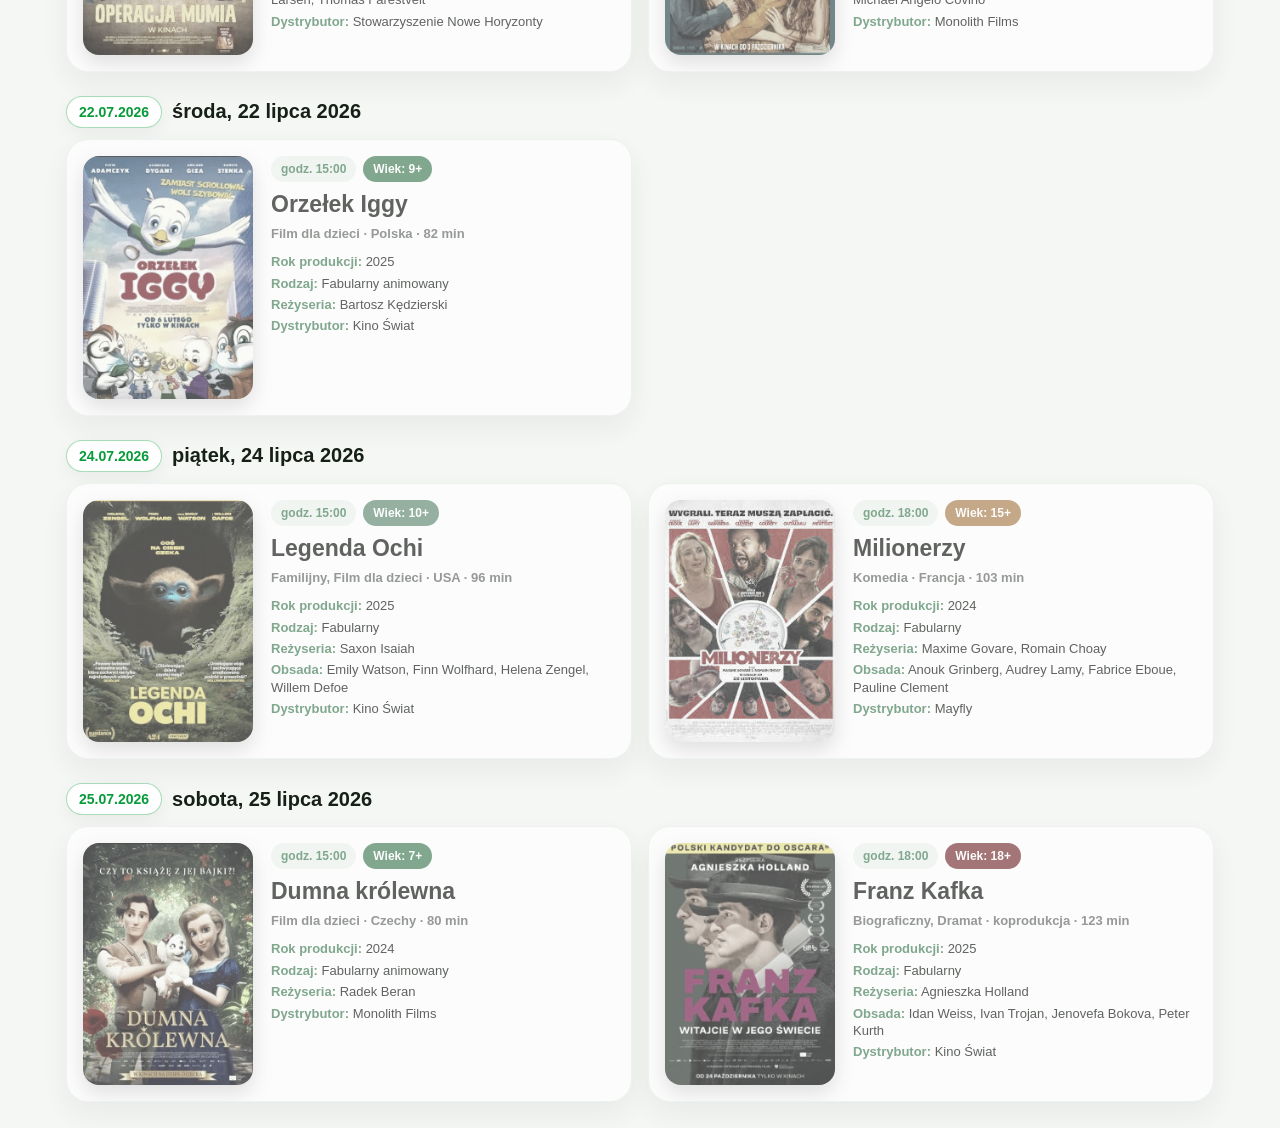
==== commit 64c147a6: "Przywróć działający repertuar z wyszarzaniem minionych seansów" ====
--- a/index.html
+++ b/index.html
@@ -6,4 +6,79 @@
 <title>Repertuar – Kino Za Rogiem</title>
 <style>
 :root{--green:#079b39;--green-dark:#056b2a;--green-soft:#eaf7ef;--red:#e73139;--orange:#f28c00;--blue:#1e88e5;--ink:#172018;--muted:#657068;--card:#fff;--bg:#f4f7f4}
-*{box-sizing:border-box+*{box-sizing:border-box}
+html{scroll-behavior:smooth}
+html,body{margin:0;padding:0;height:auto;min-height:0}
+body{font-family:Arial,Helvetica,sans-serif;color:var(--ink);background:radial-gradient(circle at 4% 5%,rgba(7,155,57,.10),transparent 31rem),radial-gradient(circle at 96% 8%,rgba(231,49,57,.08),transparent 29rem),var(--bg)}
+.page{width:min(1180px,100%);margin:0 auto;padding:18px 16px 26px}
+.hero{position:relative;overflow:hidden;padding:22px 26px;border-radius:24px;color:#fff;background:linear-gradient(135deg,var(--green),var(--green-dark));box-shadow:0 14px 34px rgba(12,54,28,.16)}
+.hero::after{content:"";position:absolute;width:210px;height:210px;right:-72px;top:-95px;border-radius:50%;background:rgba(255,255,255,.12)}
+.kicker{position:relative;z-index:1;display:inline-flex;padding:6px 11px;border-radius:999px;background:rgba(255,255,255,.16);font-size:12px;font-weight:800;letter-spacing:.04em;text-transform:uppercase}
+.hero h1{position:relative;z-index:1;margin:12px 0 5px;font-size:clamp(28px,4.5vw,48px);line-height:1.04}
+.hero p{position:relative;z-index:1;margin:0;font-size:15px;opacity:.93}
+.color-strip{position:relative;z-index:1;height:7px;margin-top:17px;border-radius:999px;background:linear-gradient(90deg,var(--red),var(--orange),#e4df00,#86c947,var(--green))}
+.date-nav-wrap{margin-top:14px;padding:13px 14px;border-radius:18px;background:rgba(255,255,255,.92);box-shadow:0 8px 24px rgba(18,48,27,.08)}
+.date-nav-label{margin:0 0 9px;font-size:13px;font-weight:900;color:var(--green-dark)}
+.date-nav{display:flex;gap:8px;overflow-x:auto;padding:1px 1px 5px;scrollbar-width:thin}
+.date-nav button{flex:0 0 auto;border:1px solid rgba(7,155,57,.25);border-radius:999px;background:#fff;color:var(--green-dark);padding:8px 12px;font:inherit;font-size:13px;font-weight:900;cursor:pointer;transition:.18s ease}
+.date-nav button:hover,.date-nav button:focus{background:var(--green);color:#fff;border-color:var(--green);outline:none;transform:translateY(-1px)}
+#app{height:auto;min-height:0}
+.day{margin-top:24px}
+.day-title{display:flex;align-items:center;flex-wrap:wrap;gap:10px;margin:0 0 11px;font-size:20px}
+.date-pill{display:inline-flex;padding:7px 12px;border:1px solid rgba(7,155,57,.35);border-radius:999px;color:var(--green);background:#fff;font-size:14px;font-weight:900;box-shadow:0 6px 18px rgba(0,0,0,.05)}
+.day-name{font-weight:850}
+.cards{display:grid;grid-template-columns:repeat(2,minmax(0,1fr));gap:16px;align-items:stretch}
+.card{position:relative;display:grid;grid-template-columns:170px minmax(0,1fr);gap:18px;min-height:258px;padding:16px;border:1px solid rgba(20,55,30,.08);border-radius:22px;background:var(--card);box-shadow:0 12px 30px rgba(18,48,27,.09);overflow:hidden;transition:transform .18s ease,box-shadow .18s ease,filter .18s ease,opacity .18s ease}
+.card:hover{transform:translateY(-2px);box-shadow:0 17px 36px rgba(18,48,27,.13)}
+.card.dkf{border-color:rgba(30,136,229,.38)}
+.card.past{filter:saturate(.38);opacity:.68}
+.card.past:hover{filter:saturate(.48);opacity:.78}
+.poster{min-height:238px;border-radius:16px;overflow:hidden;background:#e5ebe6;box-shadow:0 8px 20px rgba(0,0,0,.17)}
+.poster img{display:block;width:100%;height:100%;object-fit:cover;transition:transform .25s ease}
+.card:hover .poster img{transform:scale(1.025)}
+.poster-missing{display:flex;align-items:center;justify-content:center;min-height:238px;height:100%;padding:15px;text-align:center;color:var(--muted);font-weight:800}
+.content{min-width:0}
+.badges{display:flex;flex-wrap:wrap;gap:7px;margin-bottom:10px}
+.badge{display:inline-flex;align-items:center;padding:6px 10px;border-radius:999px;font-size:12px;font-weight:900;white-space:nowrap}
+.time{background:var(--green-soft);color:var(--green)}
+.dkf-badge{background:var(--blue);color:#fff}
+.ticket{background:#263238;color:#fff}
+.age{background:var(--orange);color:#fff}
+.age-family{background:var(--green)}
+.age-young{background:#39a06a}
+.age-teen{background:#b58b00}
+.age-older{background:#ef7900}
+.age-adult{background:#d82128}
+h3{margin:0 0 7px;font-size:23px;line-height:1.12}
+.meta{margin-bottom:11px;color:var(--muted);font-size:13px;font-weight:750;line-height:1.35}
+.info{display:grid;gap:4px;font-size:13px;line-height:1.34}
+.info p{margin:0}.info strong{color:var(--green)}
+.loading,.error{margin-top:24px;padding:20px;border-radius:18px;background:#fff;box-shadow:0 9px 24px rgba(0,0,0,.06);color:var(--muted);font-weight:750}
+@media(max-width:900px){.cards{grid-template-columns:1fr}}
+@media(max-width:620px){.page{padding:10px 9px 18px}.hero{padding:19px 17px;border-radius:19px}.card{grid-template-columns:118px minmax(0,1fr);gap:13px;min-height:198px;padding:12px;border-radius:18px}.poster,.poster-missing{min-height:175px}h3{font-size:19px}.meta,.info{font-size:12px}.badge{font-size:11px;padding:5px 8px}}
+@media(max-width:420px){.card{grid-template-columns:1fr}.poster,.poster-missing{height:390px}}
+</style>
+</head>
+<body>
+<div class="page" id="repertoire-page">
+<header class="hero"><div class="kicker">Kino Za Rogiem · MOKSiAL</div><h1 id="title">Repertuar</h1><p>Aktualny repertuar Kina Za Rogiem w Szklarskiej Porębie.</p><div class="color-strip" aria-hidden="true"></div></header>
+<nav class="date-nav-wrap" aria-label="Szybkie przejście do daty"><p class="date-nav-label">Przejdź do wybranego dnia:</p><div class="date-nav" id="date-nav"></div></nav>
+<main id="app"><div class="loading">Ładowanie repertuaru…</div></main>
+</div>
+<script>
+const DATA_FILE="data/2026-07.json";
+fetch(DATA_FILE).then(response=>{if(!response.ok)throw new Error("Nie udało się pobrać pliku repertuaru.");return response.json()}).then(data=>{document.getElementById("title").textContent=`Repertuar — ${data.month}`;renderMovies(data.movies||[]);requestAnimationFrame(reportHeight)}).catch(error=>{document.getElementById("app").innerHTML=`<div class="error">${escapeHtml(error.message)}</div>`;reportHeight()});
+function renderMovies(movies){const app=document.getElementById("app");const nav=document.getElementById("date-nav");app.innerHTML="";nav.innerHTML="";const groups=movies.reduce((result,movie)=>{(result[movie.date]||=[]).push(movie);return result},{});Object.entries(groups).forEach(([date,dayMovies])=>{const section=document.createElement("section");section.className="day";section.id=`date-${date.replaceAll(".","-")}`;section.innerHTML=`<h2 class="day-title"><span class="date-pill">${escapeHtml(date)}</span><span class="day-name">${escapeHtml(dayName(date))}</span></h2><div class="cards"></div>`;const button=document.createElement("button");button.type="button";button.textContent=shortDate(date);button.setAttribute("aria-label",`Przejdź do ${dayName(date)}`);button.addEventListener("click",()=>section.scrollIntoView({behavior:"smooth",block:"center"}));nav.appendChild(button);const cards=section.querySelector(".cards");dayMovies.forEach(movie=>cards.appendChild(createCard(movie)));app.appendChild(section)})}
+function createCard(movie){const card=document.createElement("article");card.className=`card${movie.dkf?" dkf":""}${isPast(movie)?" past":""}`;const ageBadge=movie.age&&movie.age!=="—"?`<span class="badge age ${ageClass(movie.age)}">Wiek: ${formatAge(movie.age)}</span>`:"";const meta=[movie.genre,movie.country&&movie.country!=="—"?movie.country:"",movie.duration!=="—"&&movie.duration!=null?`${movie.duration} min`:""].filter(Boolean).map(escapeHtml).join(" · ");card.innerHTML=`<div class="poster"><img src="posters/${encodeURIComponent(movie.poster)}" alt="${escapeHtml(movie.title)}" onerror="showMissingPoster(this)"></div><div class="content"><div class="badges"><span class="badge time">godz. ${escapeHtml(movie.time)}</span>${movie.dkf?'<span class="badge dkf-badge">DKF</span>':""}${movie.ticket?`<span class="badge ticket">Bilet: ${escapeHtml(movie.ticket)}</span>`:""}${ageBadge}</div><h3>${escapeHtml(movie.title)}</h3><div class="meta">${meta}</div><div class="info">${movie.year!=="—"?`<p><strong>Rok produkcji:</strong> ${escapeHtml(movie.year)}</p>`:""}${movie.type?`<p><strong>Rodzaj:</strong> ${escapeHtml(movie.type)}</p>`:""}${movie.director&&movie.director!=="—"?`<p><strong>Reżyseria:</strong> ${escapeHtml(movie.director)}</p>`:""}${movie.cast?`<p><strong>Obsada:</strong> ${escapeHtml(movie.cast)}</p>`:""}${movie.distributor?`<p><strong>Dystrybutor:</strong> ${escapeHtml(movie.distributor)}</p>`:""}</div></div>`;return card}
+function isPast(movie){const parts=new Intl.DateTimeFormat("en-CA",{timeZone:"Europe/Warsaw",year:"numeric",month:"2-digit",day:"2-digit",hour:"2-digit",minute:"2-digit",hourCycle:"h23"}).formatToParts(new Date()).reduce((result,part)=>{result[part.type]=part.value;return result},{});const nowValue=Number(`${parts.year}${parts.month}${parts.day}${parts.hour}${parts.minute}`);const[day,month,year]=String(movie.date).split(".");const timeMatch=String(movie.time||"23:59").match(/(\d{1,2})[:.](\d{2})/);const hour=String(timeMatch?timeMatch[1]:23).padStart(2,"0");const minute=String(timeMatch?timeMatch[2]:59).padStart(2,"0");const movieValue=Number(`${year}${month}${day}${hour}${minute}`);return movieValue<nowValue}
+function shortDate(dateStr){const[day,month]=dateStr.split(".");const months=["","sty","lut","mar","kwi","maj","cze","lip","sie","wrz","paź","lis","gru"];return`${Number(day)} ${months[Number(month)]}`}
+function dayName(dateStr){const[day,month,year]=dateStr.split(".").map(Number);return new Date(year,month-1,day).toLocaleDateString("pl-PL",{weekday:"long",day:"numeric",month:"long",year:"numeric"})}
+function formatAge(age){const value=String(age);return value.includes("+")?value:`${value}+`}
+function ageClass(age){const value=String(age).replace("+","");if(["7","8","9"].includes(value))return"age-family";if(value==="10")return"age-young";if(value==="13")return"age-teen";if(["15","16"].includes(value))return"age-older";if(value==="18")return"age-adult";return""}
+function escapeHtml(value){return String(value??"").replaceAll("&","&amp;").replaceAll("<","&lt;").replaceAll(">","&gt;").replaceAll('"',"&quot;").replaceAll("'","&#039;")}
+function showMissingPoster(img){img.parentElement.innerHTML='<div class="poster-missing">Brak plakatu</div>';reportHeight()}
+function reportHeight(){const height=Math.ceil(document.documentElement.scrollHeight);window.parent.postMessage({type:"repertuar-height",height},"*");try{if(window.frameElement)window.frameElement.style.height=`${height}px`}catch(error){}}
+new ResizeObserver(reportHeight).observe(document.getElementById("repertoire-page"));window.addEventListener("load",reportHeight);window.addEventListener("resize",reportHeight);
+</script>
+</body>
+</html>
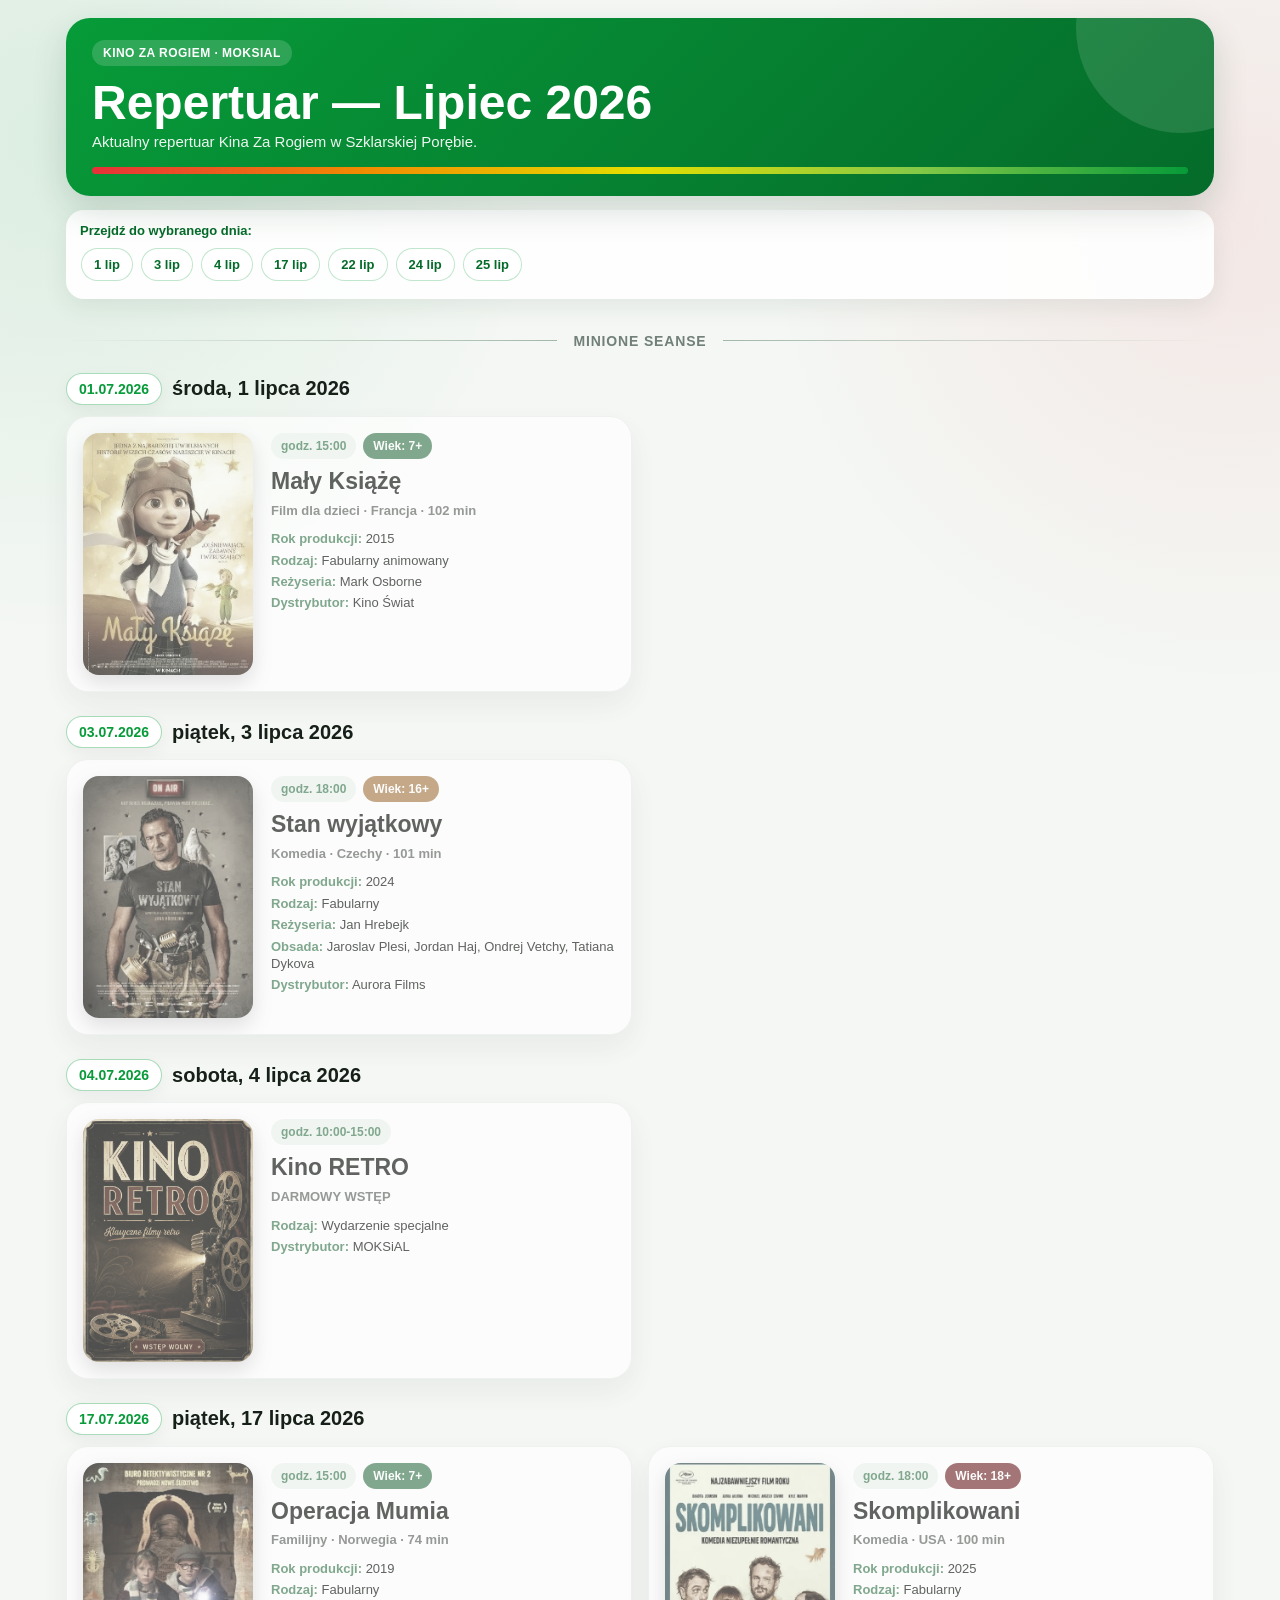
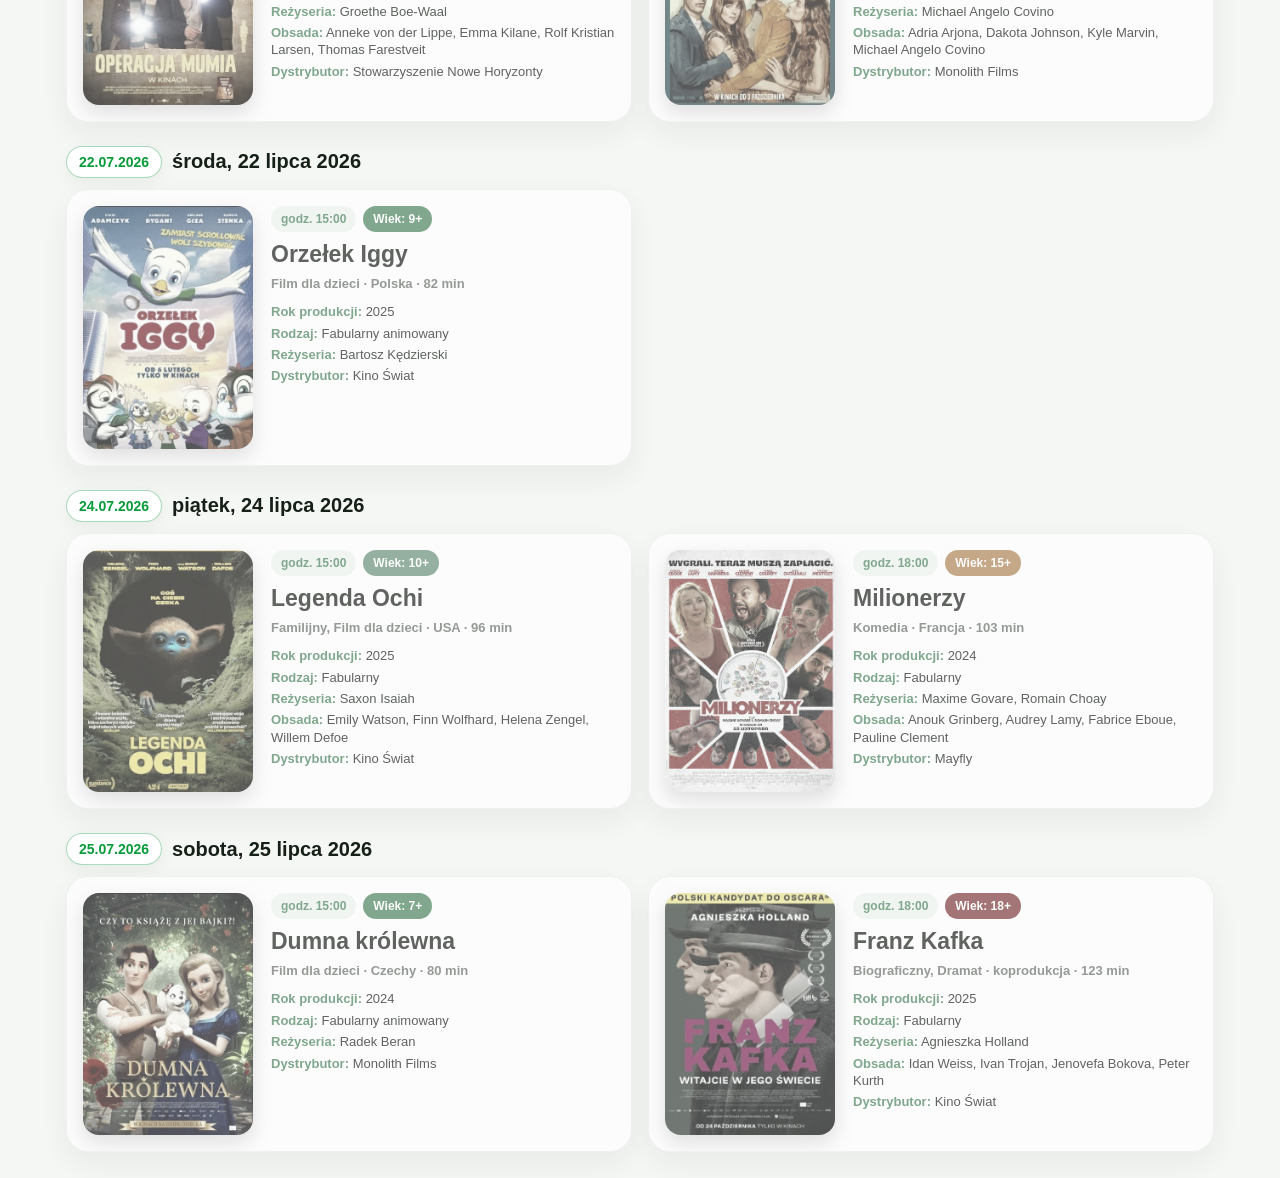
==== commit 4b9652fa: "Przenieś minione seanse pod aktualne i dodaj separator" ====
--- a/index.html
+++ b/index.html
@@ -33,6 +33,9 @@
 .card.dkf{border-color:rgba(30,136,229,.38)}
 .card.past{filter:saturate(.38);opacity:.68}
 .card.past:hover{filter:saturate(.48);opacity:.78}
+.past-separator{display:flex;align-items:center;gap:16px;margin:34px 0 8px;color:#718078;font-size:14px;font-weight:900;text-transform:uppercase;letter-spacing:.06em}
+.past-separator::before,.past-separator::after{content:"";height:1px;flex:1;background:linear-gradient(90deg,transparent,rgba(66,106,79,.45))}
+.past-separator::after{background:linear-gradient(90deg,rgba(66,106,79,.45),transparent)}
 .poster{min-height:238px;border-radius:16px;overflow:hidden;background:#e5ebe6;box-shadow:0 8px 20px rgba(0,0,0,.17)}
 .poster img{display:block;width:100%;height:100%;object-fit:cover;transition:transform .25s ease}
 .card:hover .poster img{transform:scale(1.025)}
@@ -55,7 +58,7 @@
 .info p{margin:0}.info strong{color:var(--green)}
 .loading,.error{margin-top:24px;padding:20px;border-radius:18px;background:#fff;box-shadow:0 9px 24px rgba(0,0,0,.06);color:var(--muted);font-weight:750}
 @media(max-width:900px){.cards{grid-template-columns:1fr}}
-@media(max-width:620px){.page{padding:10px 9px 18px}.hero{padding:19px 17px;border-radius:19px}.card{grid-template-columns:118px minmax(0,1fr);gap:13px;min-height:198px;padding:12px;border-radius:18px}.poster,.poster-missing{min-height:175px}h3{font-size:19px}.meta,.info{font-size:12px}.badge{font-size:11px;padding:5px 8px}}
+@media(max-width:620px){.page{padding:10px 9px 18px}.hero{padding:19px 17px;border-radius:19px}.card{grid-template-columns:118px minmax(0,1fr);gap:13px;min-height:198px;padding:12px;border-radius:18px}.poster,.poster-missing{min-height:175px}h3{font-size:19px}.meta,.info{font-size:12px}.badge{font-size:11px;padding:5px 8px}.past-separator{gap:10px;font-size:12px;margin-top:28px}}
 @media(max-width:420px){.card{grid-template-columns:1fr}.poster,.poster-missing{height:390px}}
 </style>
 </head>
@@ -68,8 +71,9 @@
 <script>
 const DATA_FILE="data/2026-07.json";
 fetch(DATA_FILE).then(response=>{if(!response.ok)throw new Error("Nie udało się pobrać pliku repertuaru.");return response.json()}).then(data=>{document.getElementById("title").textContent=`Repertuar — ${data.month}`;renderMovies(data.movies||[]);requestAnimationFrame(reportHeight)}).catch(error=>{document.getElementById("app").innerHTML=`<div class="error">${escapeHtml(error.message)}</div>`;reportHeight()});
-function renderMovies(movies){const app=document.getElementById("app");const nav=document.getElementById("date-nav");app.innerHTML="";nav.innerHTML="";const groups=movies.reduce((result,movie)=>{(result[movie.date]||=[]).push(movie);return result},{});Object.entries(groups).forEach(([date,dayMovies])=>{const section=document.createElement("section");section.className="day";section.id=`date-${date.replaceAll(".","-")}`;section.innerHTML=`<h2 class="day-title"><span class="date-pill">${escapeHtml(date)}</span><span class="day-name">${escapeHtml(dayName(date))}</span></h2><div class="cards"></div>`;const button=document.createElement("button");button.type="button";button.textContent=shortDate(date);button.setAttribute("aria-label",`Przejdź do ${dayName(date)}`);button.addEventListener("click",()=>section.scrollIntoView({behavior:"smooth",block:"center"}));nav.appendChild(button);const cards=section.querySelector(".cards");dayMovies.forEach(movie=>cards.appendChild(createCard(movie)));app.appendChild(section)})}
-function createCard(movie){const card=document.createElement("article");card.className=`card${movie.dkf?" dkf":""}${isPast(movie)?" past":""}`;const ageBadge=movie.age&&movie.age!=="—"?`<span class="badge age ${ageClass(movie.age)}">Wiek: ${formatAge(movie.age)}</span>`:"";const meta=[movie.genre,movie.country&&movie.country!=="—"?movie.country:"",movie.duration!=="—"&&movie.duration!=null?`${movie.duration} min`:""].filter(Boolean).map(escapeHtml).join(" · ");card.innerHTML=`<div class="poster"><img src="posters/${encodeURIComponent(movie.poster)}" alt="${escapeHtml(movie.title)}" onerror="showMissingPoster(this)"></div><div class="content"><div class="badges"><span class="badge time">godz. ${escapeHtml(movie.time)}</span>${movie.dkf?'<span class="badge dkf-badge">DKF</span>':""}${movie.ticket?`<span class="badge ticket">Bilet: ${escapeHtml(movie.ticket)}</span>`:""}${ageBadge}</div><h3>${escapeHtml(movie.title)}</h3><div class="meta">${meta}</div><div class="info">${movie.year!=="—"?`<p><strong>Rok produkcji:</strong> ${escapeHtml(movie.year)}</p>`:""}${movie.type?`<p><strong>Rodzaj:</strong> ${escapeHtml(movie.type)}</p>`:""}${movie.director&&movie.director!=="—"?`<p><strong>Reżyseria:</strong> ${escapeHtml(movie.director)}</p>`:""}${movie.cast?`<p><strong>Obsada:</strong> ${escapeHtml(movie.cast)}</p>`:""}${movie.distributor?`<p><strong>Dystrybutor:</strong> ${escapeHtml(movie.distributor)}</p>`:""}</div></div>`;return card}
+function renderMovies(movies){const app=document.getElementById("app");const nav=document.getElementById("date-nav");app.innerHTML="";nav.innerHTML="";const upcoming=movies.filter(movie=>!isPast(movie));const past=movies.filter(movie=>isPast(movie));renderGroup(upcoming,false,app,nav);if(past.length){const separator=document.createElement("div");separator.className="past-separator";separator.textContent="Minione seanse";app.appendChild(separator);renderGroup(past,true,app,nav)}}
+function renderGroup(movies,pastMode,app,nav){const groups=movies.reduce((result,movie)=>{(result[movie.date]||=[]).push(movie);return result},{});Object.entries(groups).forEach(([date,dayMovies])=>{const section=document.createElement("section");section.className="day";section.id=`date-${pastMode?"past-":""}${date.replaceAll(".","-")}`;section.innerHTML=`<h2 class="day-title"><span class="date-pill">${escapeHtml(date)}</span><span class="day-name">${escapeHtml(dayName(date))}</span></h2><div class="cards"></div>`;const button=document.createElement("button");button.type="button";button.textContent=shortDate(date);button.setAttribute("aria-label",`Przejdź do ${dayName(date)}`);button.addEventListener("click",()=>section.scrollIntoView({behavior:"smooth",block:"center"}));nav.appendChild(button);const cards=section.querySelector(".cards");dayMovies.forEach(movie=>cards.appendChild(createCard(movie,pastMode)));app.appendChild(section)})}
+function createCard(movie,pastMode){const card=document.createElement("article");card.className=`card${movie.dkf?" dkf":""}${pastMode?" past":""}`;const ageBadge=movie.age&&movie.age!=="—"?`<span class="badge age ${ageClass(movie.age)}">Wiek: ${formatAge(movie.age)}</span>`:"";const meta=[movie.genre,movie.country&&movie.country!=="—"?movie.country:"",movie.duration!=="—"&&movie.duration!=null?`${movie.duration} min`:""].filter(Boolean).map(escapeHtml).join(" · ");card.innerHTML=`<div class="poster"><img src="posters/${encodeURIComponent(movie.poster)}" alt="${escapeHtml(movie.title)}" onerror="showMissingPoster(this)"></div><div class="content"><div class="badges"><span class="badge time">godz. ${escapeHtml(movie.time)}</span>${movie.dkf?'<span class="badge dkf-badge">DKF</span>':""}${movie.ticket?`<span class="badge ticket">Bilet: ${escapeHtml(movie.ticket)}</span>`:""}${ageBadge}</div><h3>${escapeHtml(movie.title)}</h3><div class="meta">${meta}</div><div class="info">${movie.year!=="—"?`<p><strong>Rok produkcji:</strong> ${escapeHtml(movie.year)}</p>`:""}${movie.type?`<p><strong>Rodzaj:</strong> ${escapeHtml(movie.type)}</p>`:""}${movie.director&&movie.director!=="—"?`<p><strong>Reżyseria:</strong> ${escapeHtml(movie.director)}</p>`:""}${movie.cast?`<p><strong>Obsada:</strong> ${escapeHtml(movie.cast)}</p>`:""}${movie.distributor?`<p><strong>Dystrybutor:</strong> ${escapeHtml(movie.distributor)}</p>`:""}</div></div>`;return card}
 function isPast(movie){const parts=new Intl.DateTimeFormat("en-CA",{timeZone:"Europe/Warsaw",year:"numeric",month:"2-digit",day:"2-digit",hour:"2-digit",minute:"2-digit",hourCycle:"h23"}).formatToParts(new Date()).reduce((result,part)=>{result[part.type]=part.value;return result},{});const nowValue=Number(`${parts.year}${parts.month}${parts.day}${parts.hour}${parts.minute}`);const[day,month,year]=String(movie.date).split(".");const timeMatch=String(movie.time||"23:59").match(/(\d{1,2})[:.](\d{2})/);const hour=String(timeMatch?timeMatch[1]:23).padStart(2,"0");const minute=String(timeMatch?timeMatch[2]:59).padStart(2,"0");const movieValue=Number(`${year}${month}${day}${hour}${minute}`);return movieValue<nowValue}
 function shortDate(dateStr){const[day,month]=dateStr.split(".");const months=["","sty","lut","mar","kwi","maj","cze","lip","sie","wrz","paź","lis","gru"];return`${Number(day)} ${months[Number(month)]}`}
 function dayName(dateStr){const[day,month,year]=dateStr.split(".").map(Number);return new Date(year,month-1,day).toLocaleDateString("pl-PL",{weekday:"long",day:"numeric",month:"long",year:"numeric"})}
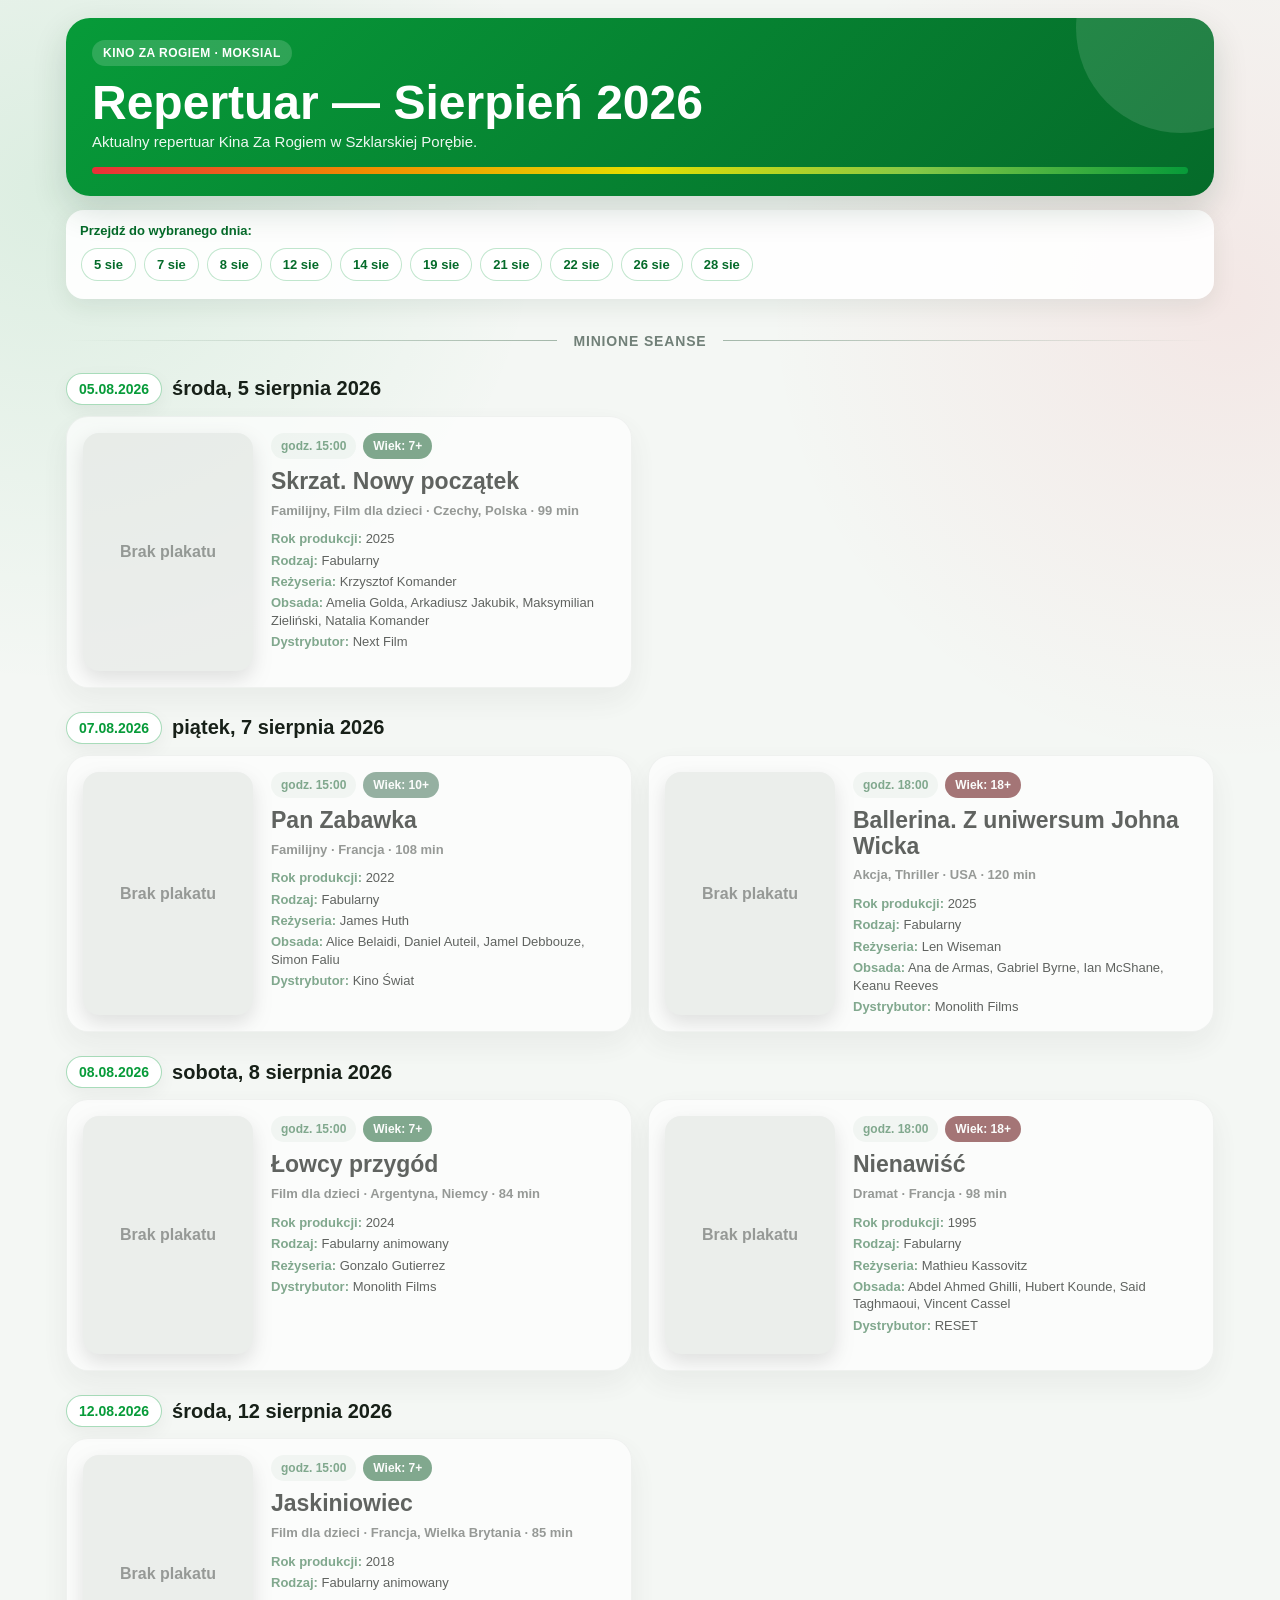
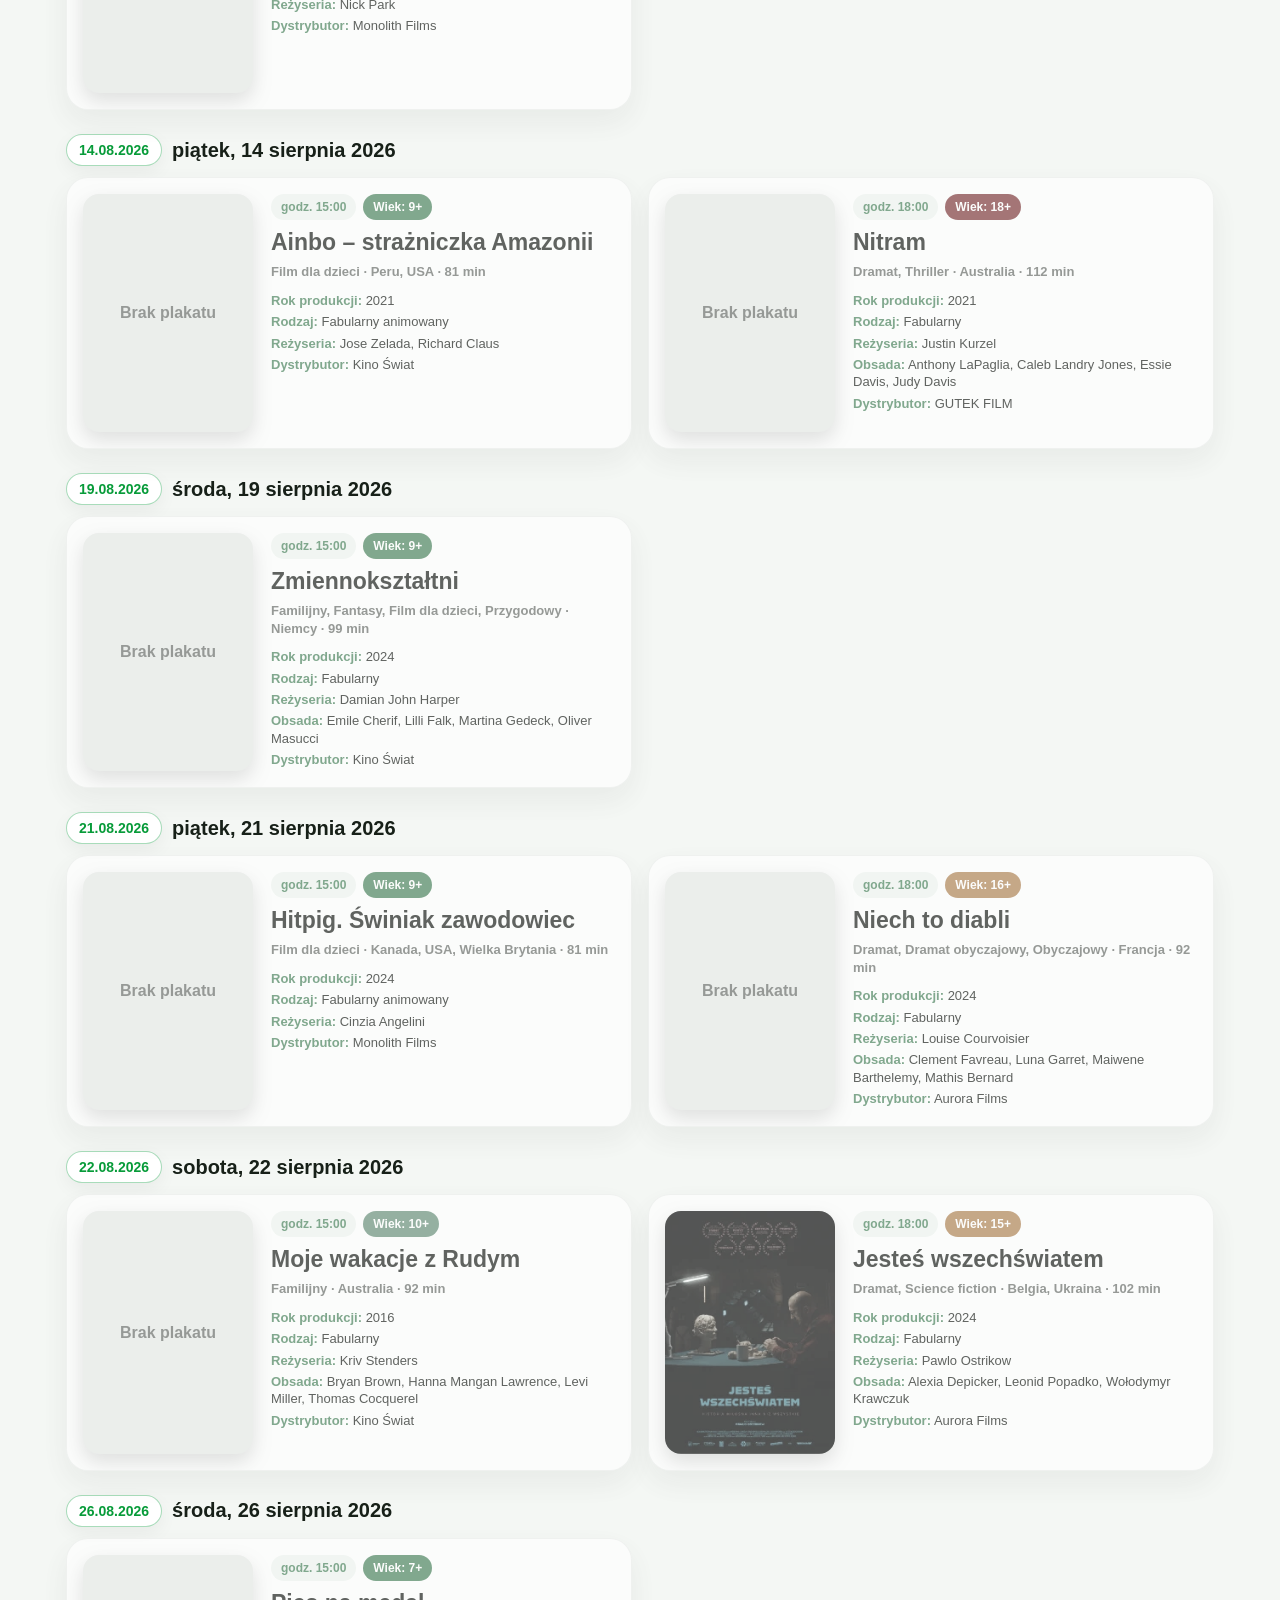
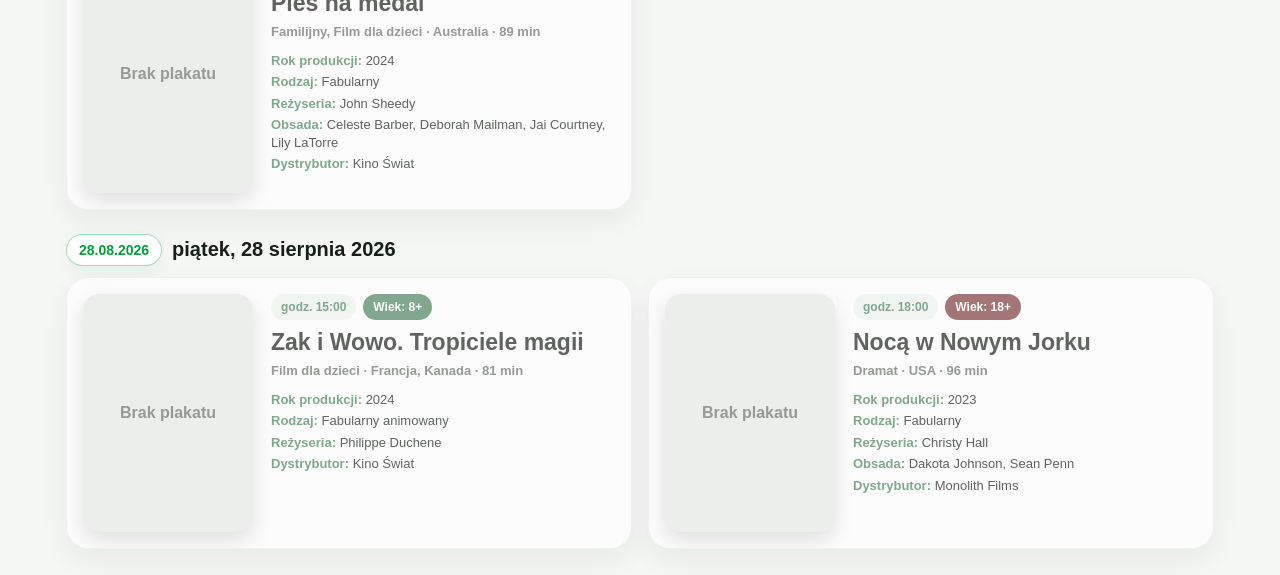
==== commit 7291a870: "Update index.html" ====
--- a/index.html
+++ b/index.html
@@ -69,7 +69,7 @@
 <main id="app"><div class="loading">Ładowanie repertuaru…</div></main>
 </div>
 <script>
-const DATA_FILE="data/2026-07.json";
+const DATA_FILE="data/2026-08.json";
 fetch(DATA_FILE).then(response=>{if(!response.ok)throw new Error("Nie udało się pobrać pliku repertuaru.");return response.json()}).then(data=>{document.getElementById("title").textContent=`Repertuar — ${data.month}`;renderMovies(data.movies||[]);requestAnimationFrame(reportHeight)}).catch(error=>{document.getElementById("app").innerHTML=`<div class="error">${escapeHtml(error.message)}</div>`;reportHeight()});
 function renderMovies(movies){const app=document.getElementById("app");const nav=document.getElementById("date-nav");app.innerHTML="";nav.innerHTML="";const upcoming=movies.filter(movie=>!isPast(movie));const past=movies.filter(movie=>isPast(movie));renderGroup(upcoming,false,app,nav);if(past.length){const separator=document.createElement("div");separator.className="past-separator";separator.textContent="Minione seanse";app.appendChild(separator);renderGroup(past,true,app,nav)}}
 function renderGroup(movies,pastMode,app,nav){const groups=movies.reduce((result,movie)=>{(result[movie.date]||=[]).push(movie);return result},{});Object.entries(groups).forEach(([date,dayMovies])=>{const section=document.createElement("section");section.className="day";section.id=`date-${pastMode?"past-":""}${date.replaceAll(".","-")}`;section.innerHTML=`<h2 class="day-title"><span class="date-pill">${escapeHtml(date)}</span><span class="day-name">${escapeHtml(dayName(date))}</span></h2><div class="cards"></div>`;const button=document.createElement("button");button.type="button";button.textContent=shortDate(date);button.setAttribute("aria-label",`Przejdź do ${dayName(date)}`);button.addEventListener("click",()=>section.scrollIntoView({behavior:"smooth",block:"center"}));nav.appendChild(button);const cards=section.querySelector(".cards");dayMovies.forEach(movie=>cards.appendChild(createCard(movie,pastMode)));app.appendChild(section)})}
@@ -85,4 +85,4 @@
 new ResizeObserver(reportHeight).observe(document.getElementById("repertoire-page"));window.addEventListener("load",reportHeight);window.addEventListener("resize",reportHeight);
 </script>
 </body>
-</html>+</html>
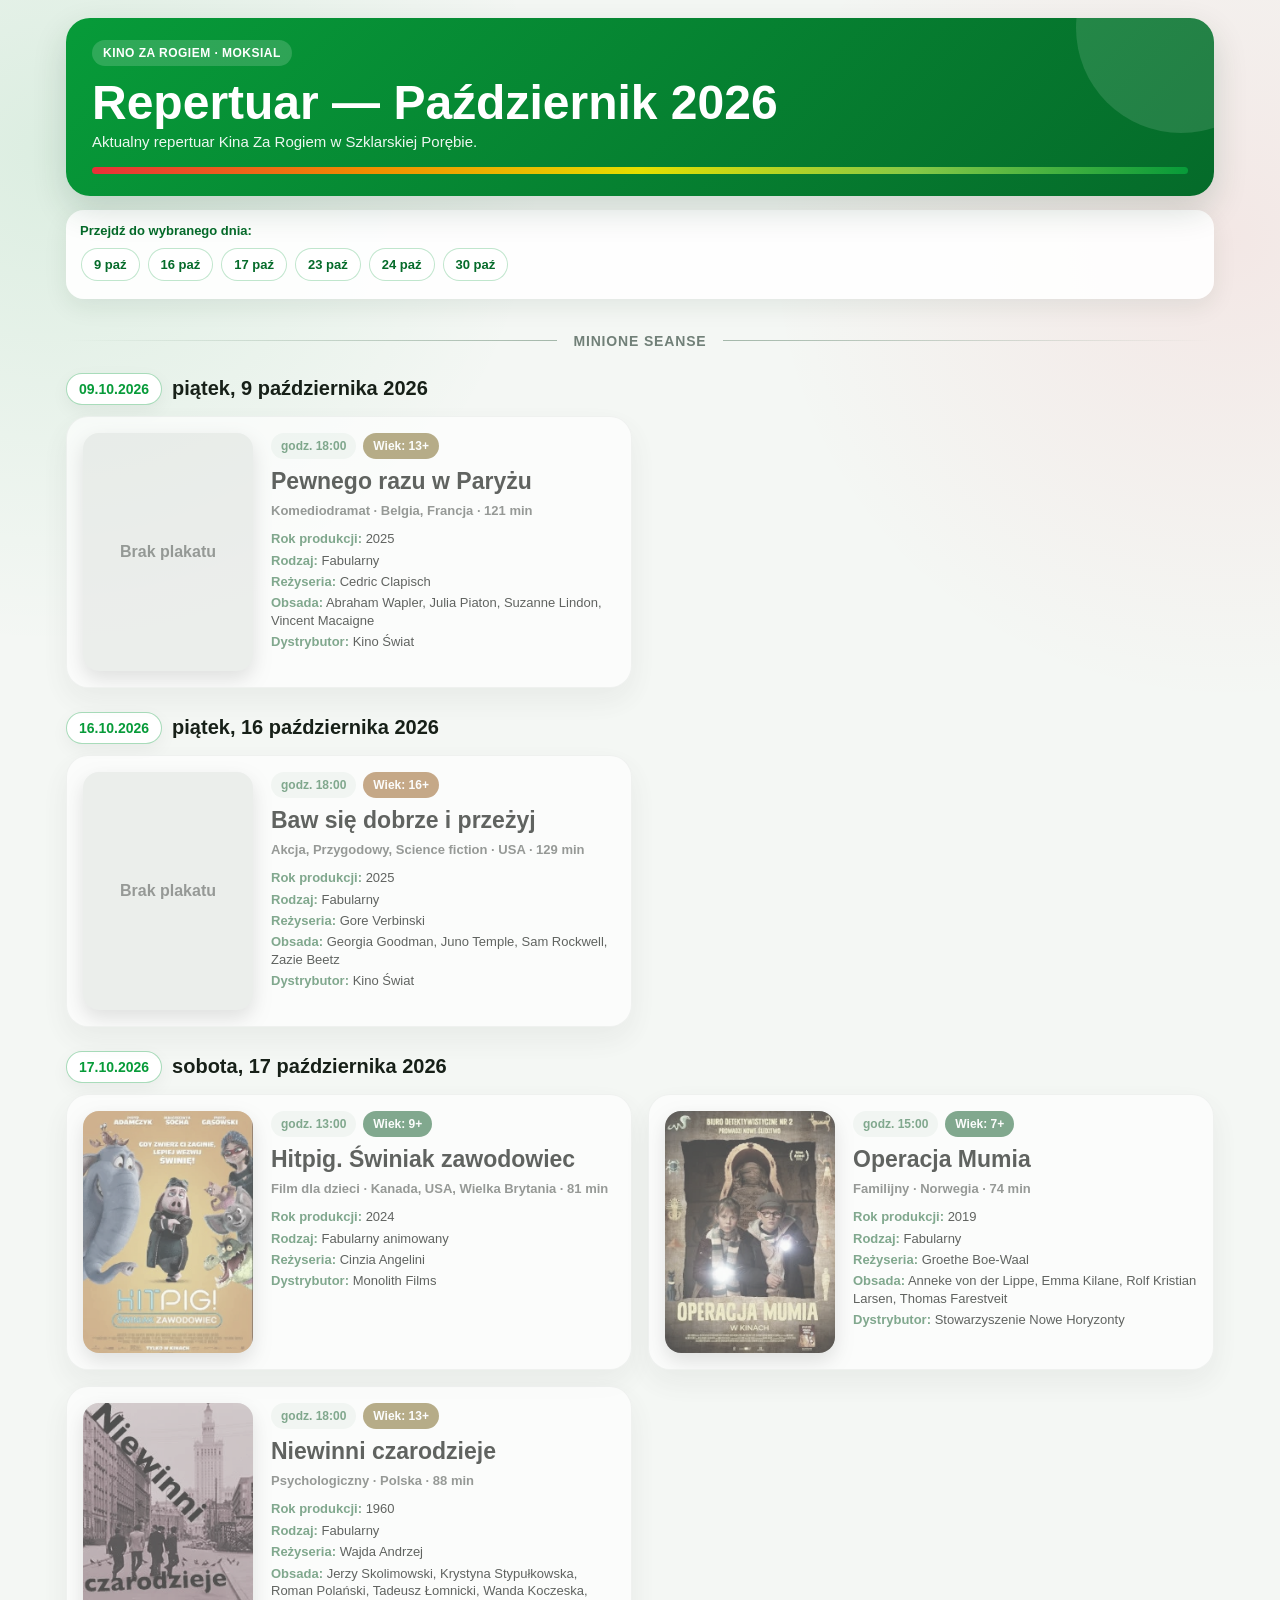
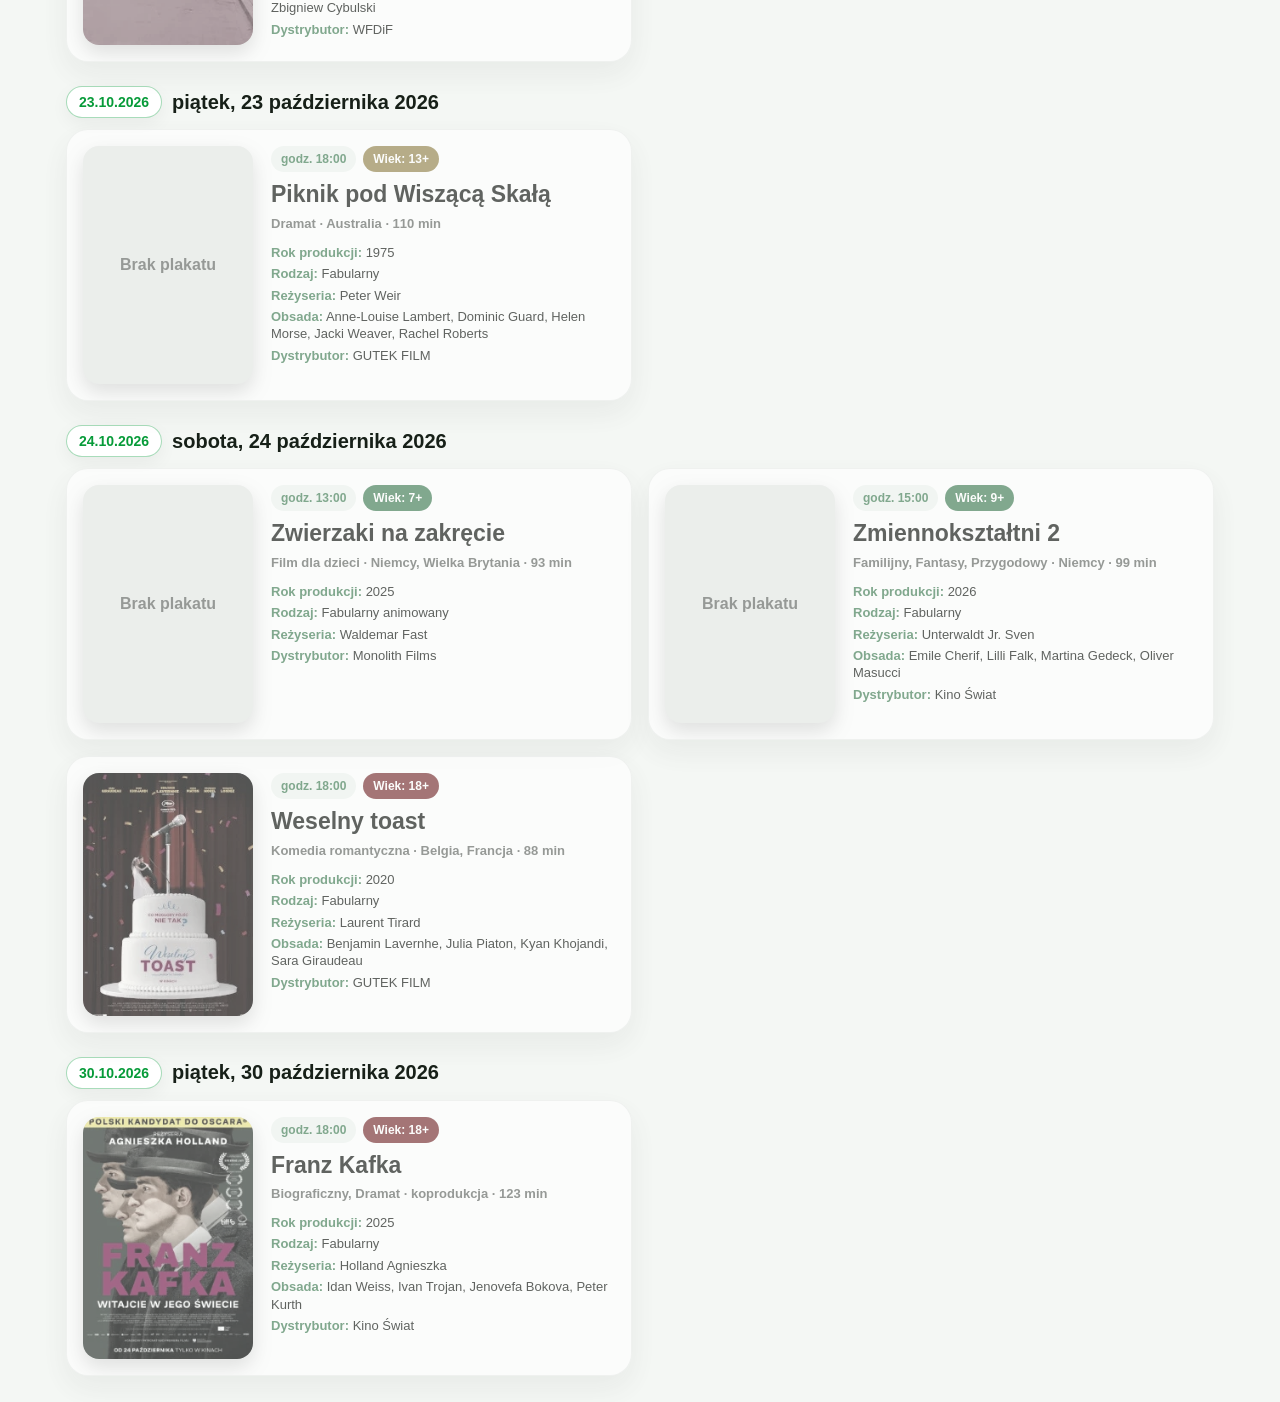
==== commit 1f56043e: "Change data file reference from August to October" ====
--- a/index.html
+++ b/index.html
@@ -69,7 +69,7 @@
 <main id="app"><div class="loading">Ładowanie repertuaru…</div></main>
 </div>
 <script>
-const DATA_FILE="data/2026-08.json";
+const DATA_FILE="data/2026-10.json";
 fetch(DATA_FILE).then(response=>{if(!response.ok)throw new Error("Nie udało się pobrać pliku repertuaru.");return response.json()}).then(data=>{document.getElementById("title").textContent=`Repertuar — ${data.month}`;renderMovies(data.movies||[]);requestAnimationFrame(reportHeight)}).catch(error=>{document.getElementById("app").innerHTML=`<div class="error">${escapeHtml(error.message)}</div>`;reportHeight()});
 function renderMovies(movies){const app=document.getElementById("app");const nav=document.getElementById("date-nav");app.innerHTML="";nav.innerHTML="";const upcoming=movies.filter(movie=>!isPast(movie));const past=movies.filter(movie=>isPast(movie));renderGroup(upcoming,false,app,nav);if(past.length){const separator=document.createElement("div");separator.className="past-separator";separator.textContent="Minione seanse";app.appendChild(separator);renderGroup(past,true,app,nav)}}
 function renderGroup(movies,pastMode,app,nav){const groups=movies.reduce((result,movie)=>{(result[movie.date]||=[]).push(movie);return result},{});Object.entries(groups).forEach(([date,dayMovies])=>{const section=document.createElement("section");section.className="day";section.id=`date-${pastMode?"past-":""}${date.replaceAll(".","-")}`;section.innerHTML=`<h2 class="day-title"><span class="date-pill">${escapeHtml(date)}</span><span class="day-name">${escapeHtml(dayName(date))}</span></h2><div class="cards"></div>`;const button=document.createElement("button");button.type="button";button.textContent=shortDate(date);button.setAttribute("aria-label",`Przejdź do ${dayName(date)}`);button.addEventListener("click",()=>section.scrollIntoView({behavior:"smooth",block:"center"}));nav.appendChild(button);const cards=section.querySelector(".cards");dayMovies.forEach(movie=>cards.appendChild(createCard(movie,pastMode)));app.appendChild(section)})}
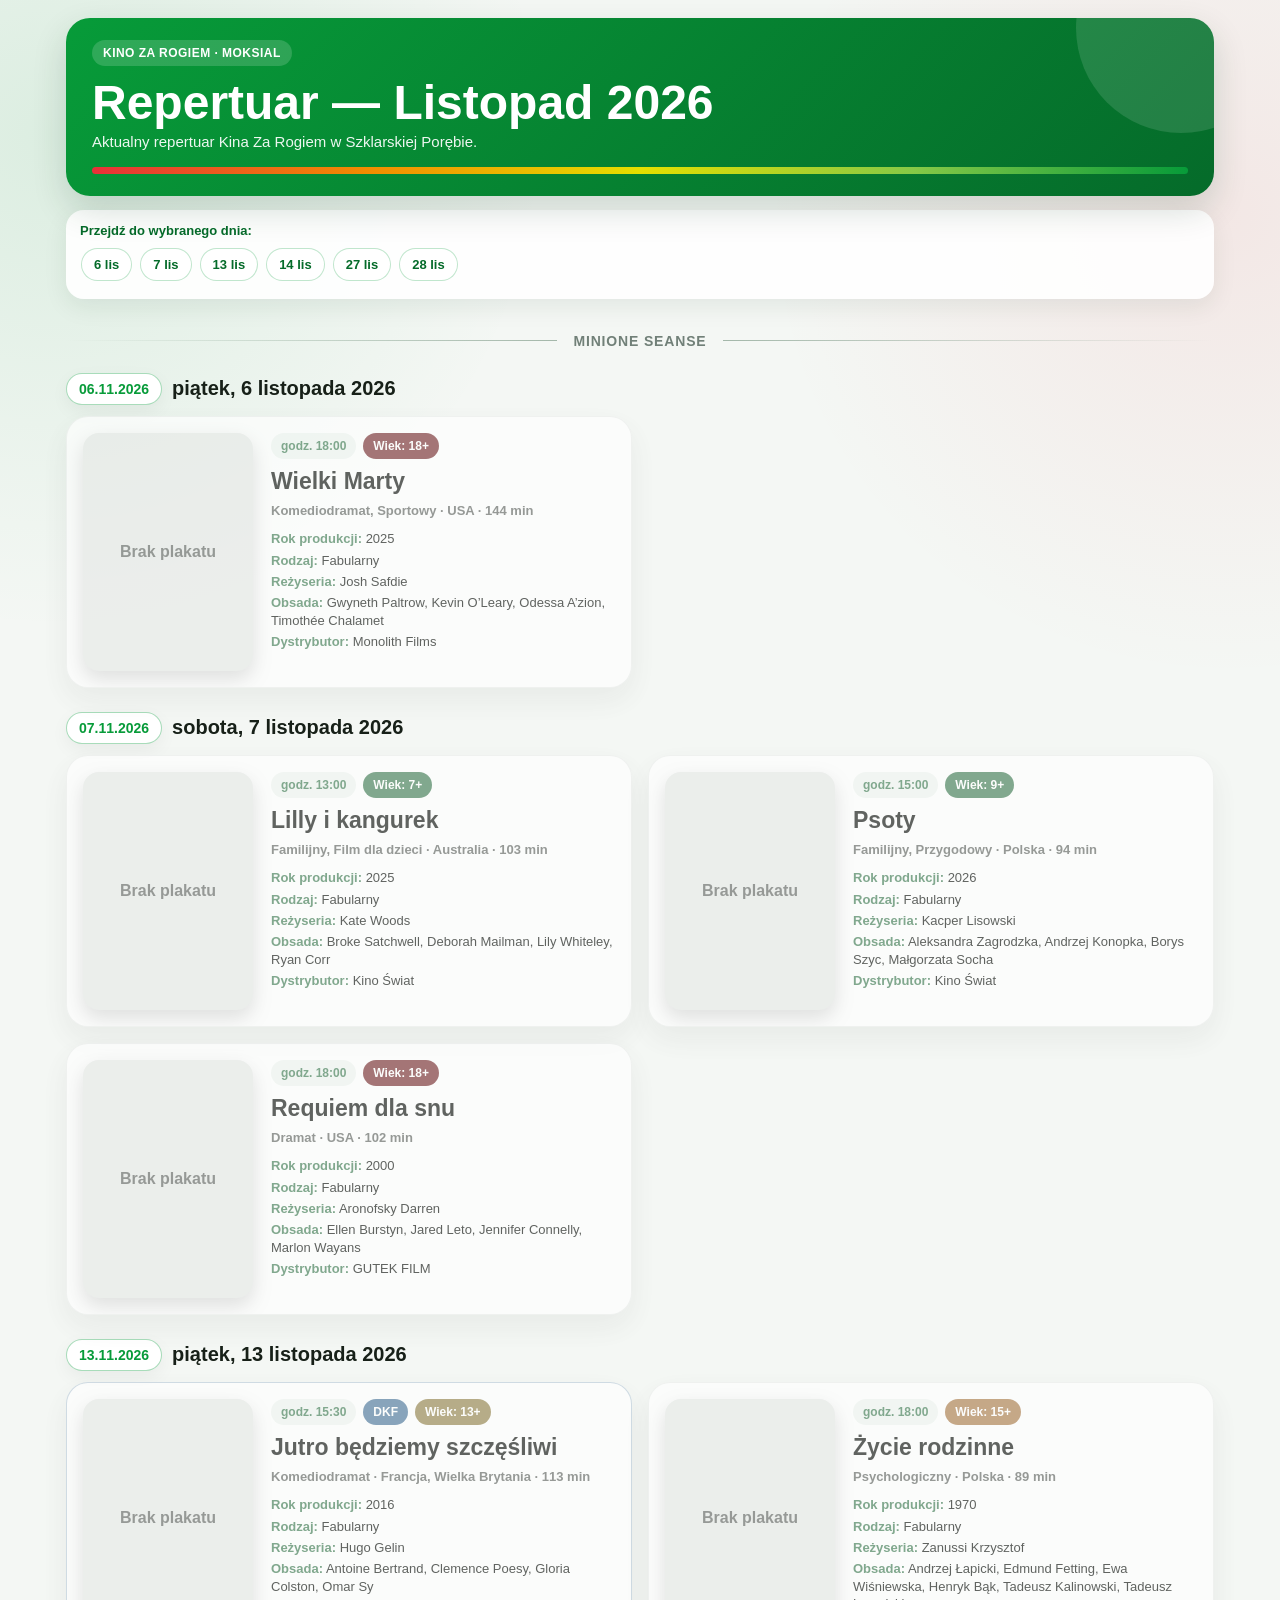
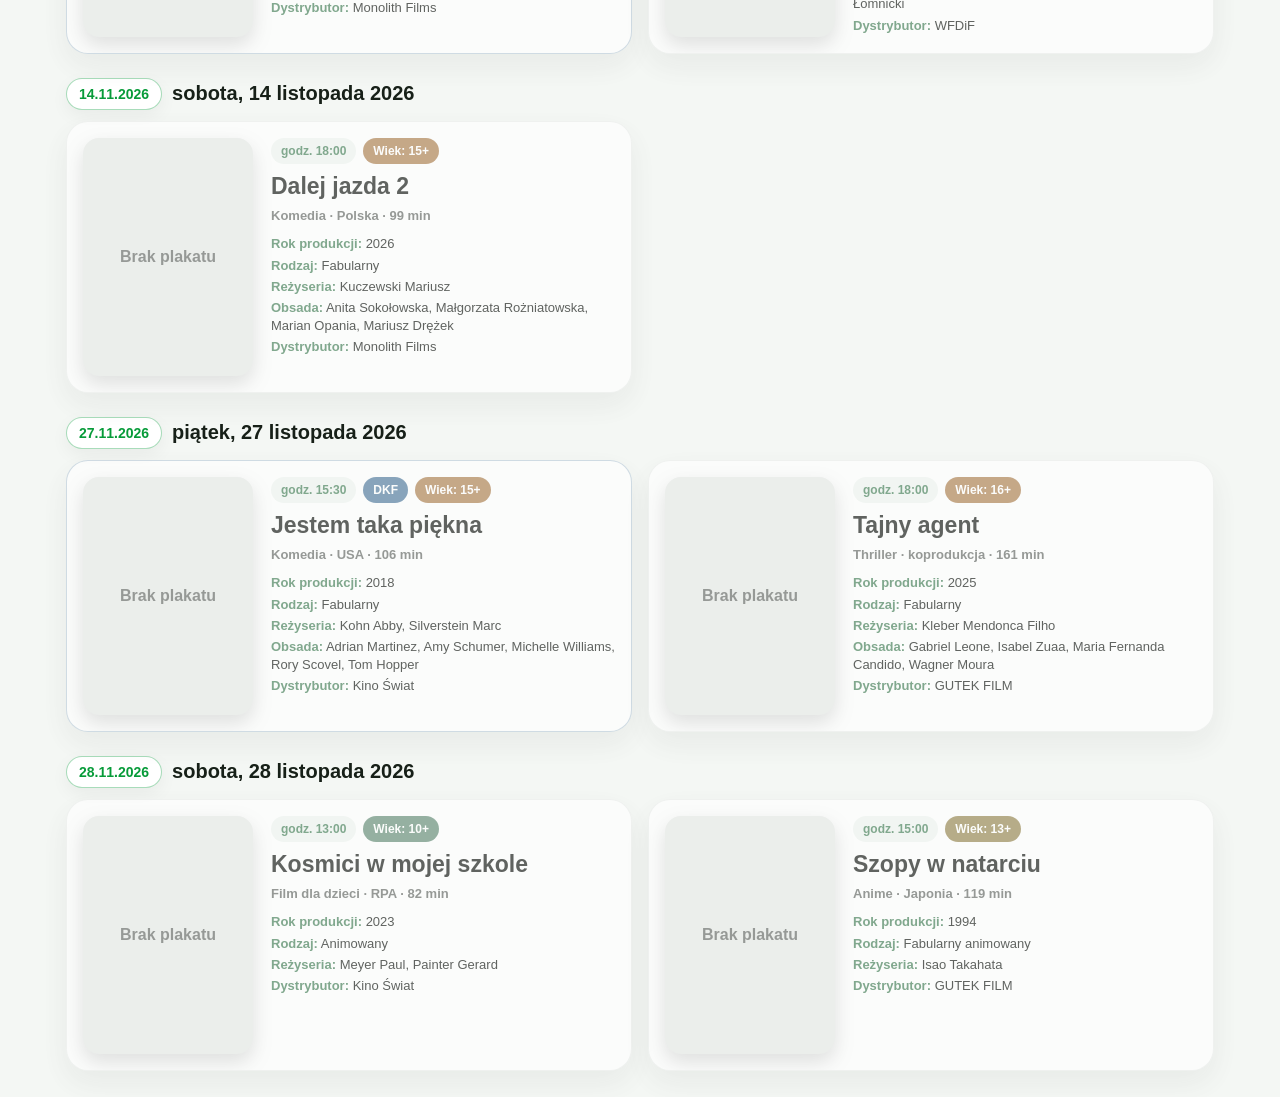
==== commit 8c5af0bd: "Update index.html" ====
--- a/index.html
+++ b/index.html
@@ -69,7 +69,7 @@
 <main id="app"><div class="loading">Ładowanie repertuaru…</div></main>
 </div>
 <script>
-const DATA_FILE="data/2026-10.json";
+const DATA_FILE="data/2026-11.json";
 fetch(DATA_FILE).then(response=>{if(!response.ok)throw new Error("Nie udało się pobrać pliku repertuaru.");return response.json()}).then(data=>{document.getElementById("title").textContent=`Repertuar — ${data.month}`;renderMovies(data.movies||[]);requestAnimationFrame(reportHeight)}).catch(error=>{document.getElementById("app").innerHTML=`<div class="error">${escapeHtml(error.message)}</div>`;reportHeight()});
 function renderMovies(movies){const app=document.getElementById("app");const nav=document.getElementById("date-nav");app.innerHTML="";nav.innerHTML="";const upcoming=movies.filter(movie=>!isPast(movie));const past=movies.filter(movie=>isPast(movie));renderGroup(upcoming,false,app,nav);if(past.length){const separator=document.createElement("div");separator.className="past-separator";separator.textContent="Minione seanse";app.appendChild(separator);renderGroup(past,true,app,nav)}}
 function renderGroup(movies,pastMode,app,nav){const groups=movies.reduce((result,movie)=>{(result[movie.date]||=[]).push(movie);return result},{});Object.entries(groups).forEach(([date,dayMovies])=>{const section=document.createElement("section");section.className="day";section.id=`date-${pastMode?"past-":""}${date.replaceAll(".","-")}`;section.innerHTML=`<h2 class="day-title"><span class="date-pill">${escapeHtml(date)}</span><span class="day-name">${escapeHtml(dayName(date))}</span></h2><div class="cards"></div>`;const button=document.createElement("button");button.type="button";button.textContent=shortDate(date);button.setAttribute("aria-label",`Przejdź do ${dayName(date)}`);button.addEventListener("click",()=>section.scrollIntoView({behavior:"smooth",block:"center"}));nav.appendChild(button);const cards=section.querySelector(".cards");dayMovies.forEach(movie=>cards.appendChild(createCard(movie,pastMode)));app.appendChild(section)})}
